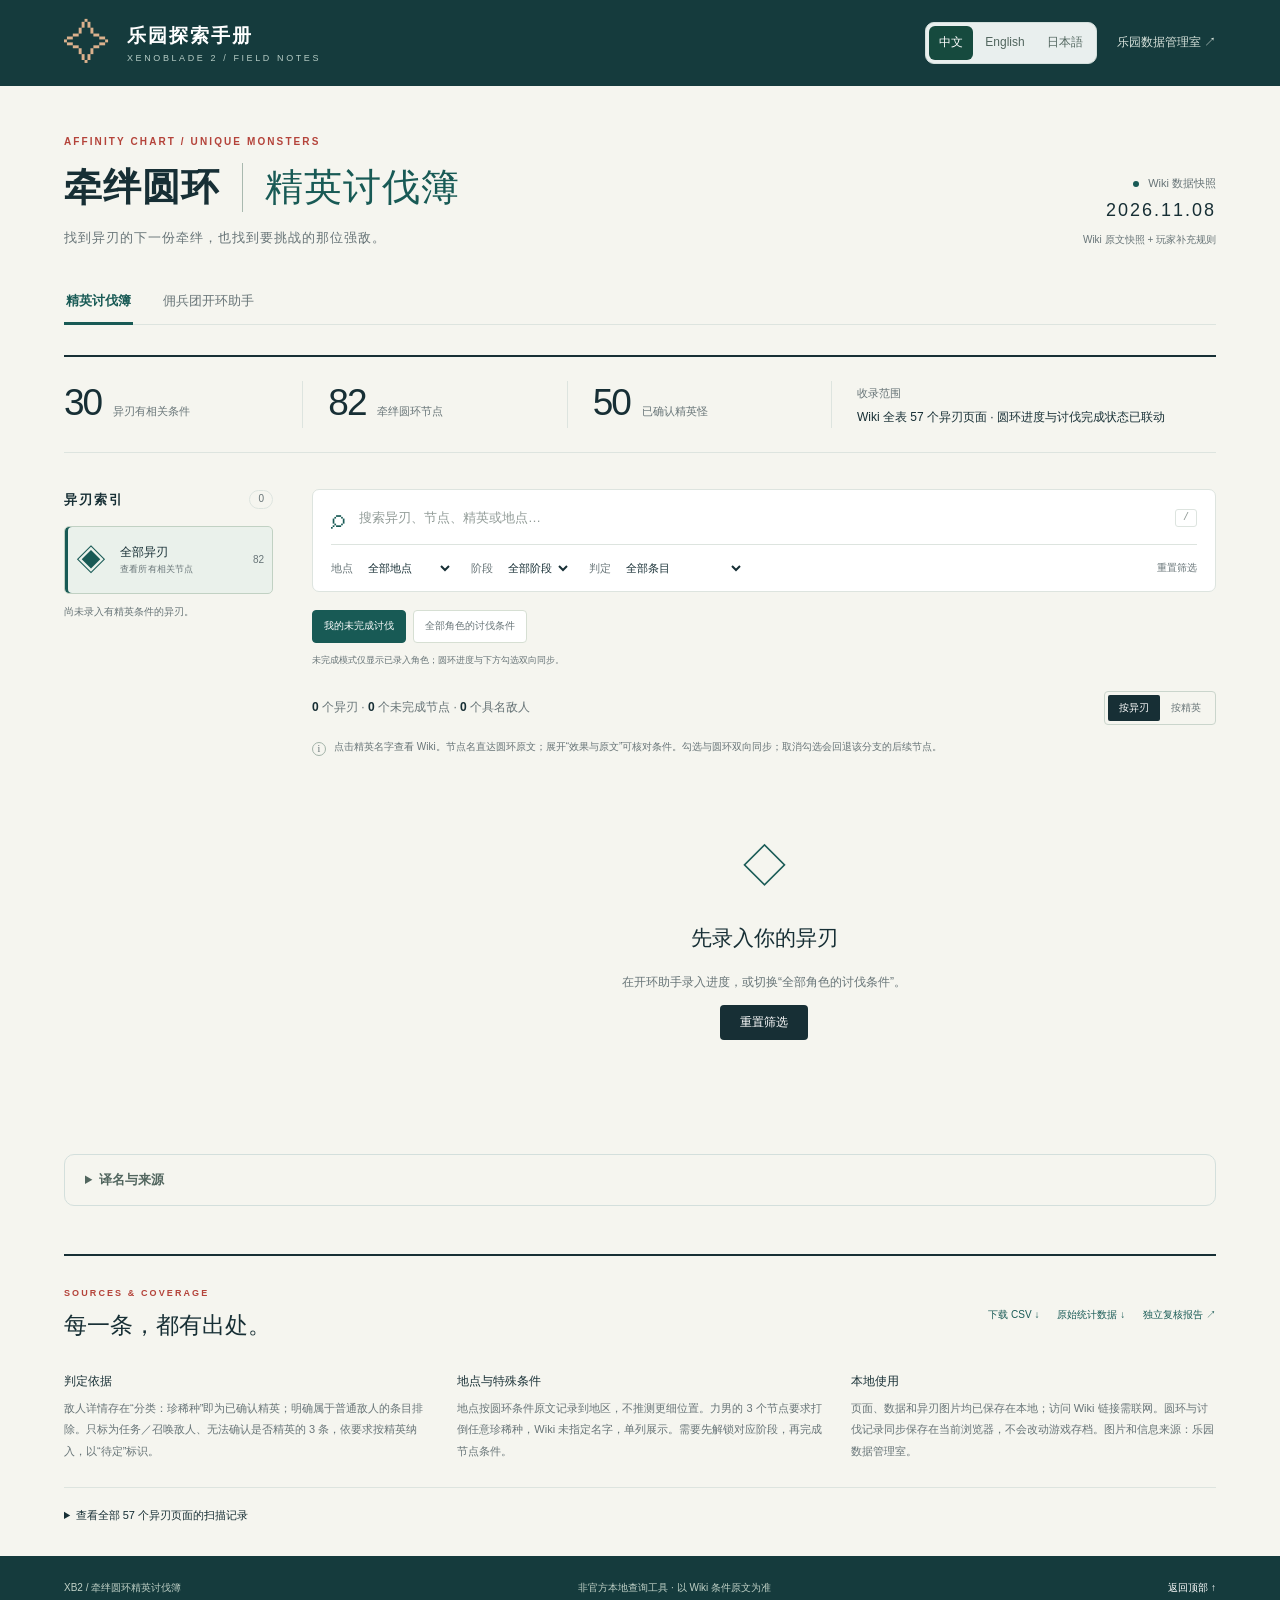
==== index.html @ f9e90fae "Add files via upload create" ====
<!doctype html>
<html lang="zh-CN">
<head>
<meta charset="UTF-8"><meta name="viewport" content="width=device-width, initial-scale=1">
<title>牵绊圆环 · 精英讨伐簿 | Xenoblade 2</title>
<meta name="description" content="基于乐园数据管理室 Wiki 的异刃牵绊圆环精英讨伐条件查询。支持精英讨伐查询、圆环进度录入与佣兵团开环判断。">
<link rel="stylesheet" href="style.css">
<script src="data.js" defer></script><script src="locales.js" defer></script><script src="i18n.js" defer></script><script src="merc-engine.js" defer></script><script src="player-store.js" defer></script><script src="app.js" defer></script><script src="merc.js" defer></script>
</head>
<body>
<header class="topbar"><a class="brand" href="index.html"><span class="brand-mark" aria-hidden="true">✧</span><span>乐园探索手册<small>XENOBLADE 2 / FIELD NOTES</small></span></a><div class="header-tools"><div class="language-switch" role="group" aria-label="Language / 言語 / 语言"><button type="button" data-language="zh-CN" aria-pressed="true" lang="zh-CN">中文</button><button type="button" data-language="en" aria-pressed="false" lang="en">English</button><button type="button" data-language="ja" aria-pressed="false" lang="ja">日本語</button></div><a class="source-link" href="https://xenoblade2.cn/异刃" target="_blank" rel="noopener noreferrer">乐园数据管理室 ↗</a></div></header>
<main>
<section class="intro"><div><p class="eyebrow">AFFINITY CHART / UNIQUE MONSTERS</p><h1>牵绊圆环<span>精英讨伐簿</span></h1><p class="lede">找到异刃的下一份牵绊，也找到要挑战的那位强敌。</p></div><div class="intro-note"><span class="live-dot"></span> Wiki 数据快照 <strong>2026.11.08</strong><small id="audit-state">独立复核进行中</small></div></section>
<nav class="feature-tabs" aria-label="功能导航"><button type="button" data-feature="hunt" aria-pressed="true">精英讨伐簿</button><button type="button" data-feature="merc" aria-pressed="false">佣兵团开环助手</button></nav>
<div id="hunt-panel"><section class="stats" aria-label="统计"><div><strong id="stat-blades">—</strong><span>异刃有相关条件</span></div><div><strong id="stat-nodes">—</strong><span>牵绊圆环节点</span></div><div><strong id="stat-enemies">—</strong><span>已确认精英怪</span></div><div class="stat-note"><span>收录范围</span><p id="scope-note"></p></div></section>
<div class="workspace"><aside class="sidebar"><div class="sidebar-heading"><h2>异刃索引</h2><span id="blade-count"></span></div><button type="button" class="blade-button all active" data-blade=""><span class="all-symbol">◈</span><span>全部异刃<small>查看所有相关节点</small></span><b id="all-count"></b></button><nav id="blade-list" aria-label="按异刃筛选"></nav></aside>
<section class="content" aria-label="讨伐条件查询"><div class="toolbar"><label class="search"><span aria-hidden="true">⌕</span><input id="search" type="search" placeholder="搜索异刃、节点、精英或地点…" aria-label="搜索异刃、节点、精英或地点"><kbd>/</kbd></label><div class="filters"><label><span>地点</span><select id="location" aria-label="地点"><option value="">全部地点</option></select></label><label><span>阶段</span><select id="stage" aria-label="阶段"><option value="">全部阶段</option><option>2</option><option>3</option><option>4</option><option>5</option></select></label><label><span>判定</span><select id="status" aria-label="判定"><option value="">全部条目</option><option value="verified">已确认精英</option><option value="uncertain">待定（按精英纳入）</option><option value="generic">任意珍稀种</option></select></label><button id="reset" type="button" class="text-button">重置筛选</button></div></div>
<div class="hunt-scope" role="group" aria-label="讨伐显示范围"><button type="button" data-hunt-scope="remaining" aria-pressed="false">我的未完成讨伐</button><button type="button" data-hunt-scope="all" aria-pressed="true">全部角色的讨伐条件</button><p>未完成模式仅显示已录入角色；圆环进度与下方勾选双向同步。</p></div>
<div class="resultbar"><p id="result-count" role="status" aria-live="polite"></p><div class="view-switch" role="group" aria-label="显示方式"><button type="button" data-view="blade" aria-pressed="true">按异刃</button><button type="button" data-view="enemy" aria-pressed="false">按精英</button></div></div>
<div class="notice"><span>i</span><p>点击精英名字查看 Wiki。节点名直达圆环原文；展开“效果与原文”可核对条件。勾选与圆环双向同步；取消勾选会回退该分支的后续节点。</p></div>
<div id="results"></div>
<div id="empty" hidden><span>◇</span><h2>没有匹配的节点</h2><p>试试其他名字，或清除部分筛选条件。</p><button type="button" id="empty-reset">重置筛选</button></div>
</section></div>
<details class="locale-note"><summary>译名与来源</summary><p>界面支持中英日切换；专名优先采用 Wiki 与公开游戏文本。同名条目以原文链接为准；说明译文为本项目翻译。复核报告和下载数据保留中文。</p><a href="locales.json" download>locales.json ↓</a> · <a href="ATTRIBUTION.md" target="_blank">Sources / 出典 ↗</a></details><section class="method"><div class="method-heading"><div><p class="eyebrow">SOURCES & COVERAGE</p><h2>每一条，都有出处。</h2></div><div class="downloads"><a href="牵绊圆环精英条件.csv" download>下载 CSV ↓</a><a href="data.json" download>原始统计数据 ↓</a><a href="复核报告.html" target="_blank">独立复核报告 ↗</a></div></div><div class="method-grid"><p><b>判定依据</b>敌人详情存在“分类：珍稀种”即为已确认精英；明确属于普通敌人的条目排除。只标为任务／召唤敌人、无法确认是否精英的 3 条，依要求按精英纳入，以“待定”标识。</p><p><b>地点与特殊条件</b>地点按圆环条件原文记录到地区，不推测更细位置。力男的 3 个节点要求打倒任意珍稀种，Wiki 未指定名字，单列展示。需要先解锁对应阶段，再完成节点条件。</p><p><b>本地使用</b>页面、数据和异刃图片均已保存在本地；访问 Wiki 链接需联网。圆环与讨伐记录同步保存在当前浏览器，不会改动游戏存档。图片和信息来源：乐园数据管理室。</p></div><details class="coverage"><summary>查看全部 <span id="coverage-count">57</span> 个异刃页面的扫描记录</summary><p>“无相关条件”表示该页面未发现本次需要收录的直接讨伐条件；任务完成、佣兵团任务等间接条件不展开追踪。</p><div class="table-scroll"><table><thead><tr><th>异刃</th><th>Wiki 分类</th><th>击倒类条件</th><th>本次收录节点</th><th>来源</th></tr></thead><tbody id="coverage"></tbody></table></div></details></section>
</div>
<section id="merc-panel" class="merc-panel" hidden aria-label="佣兵团开环助手">
<div class="merc-intro"><div><p class="eyebrow">MERCENARY / AFFINITY CHART</p><h2>点亮牵绊，选好下一次派遣。</h2><p>用异刃立绘选择成员，用圆环记录进度。</p></div><a href="https://xenoblade2.cn/佣兵团任务#解锁牵绊圆环" target="_blank" rel="noopener noreferrer">佣兵团开环规则 Wiki ↗</a></div>
<details id="blade-picker" class="blade-picker" open><summary><span><b>选择异刃</b><small id="picker-summary">55 位异刃 · 点击立绘添加</small></span><span class="picker-toggle">展开 / 收起 ＋</span></summary><div class="picker-body"><div class="picker-tools"><label class="picker-search"><span aria-hidden="true">⌕</span><input id="merc-blade-search" type="search" placeholder="搜索异刃名字…" aria-label="搜索可添加异刃"></label><div id="picker-filters" class="picker-filters" role="group" aria-label="按异刃类别筛选"></div></div><div id="merc-blade-gallery" class="merc-blade-gallery" aria-label="异刃立绘选择"></div><p id="picker-empty" hidden>没有找到匹配的异刃。</p></div></details>
<div class="merc-rosterbar"><p id="merc-summary" aria-live="polite">还未录入异刃。</p><div class="merc-utilities"><button type="button" id="merc-export">导出进度 ↓</button><button type="button" id="merc-reset-all" class="reset-all-trigger">一键重置所有异刃</button><label class="import-button" for="merc-import">导入进度 ↑<input id="merc-import" type="file" accept="application/json,.json"></label></div></div>
<div id="personal-rule-status" class="personal-rule-status" role="status"></div><div id="merc-storage-note" class="merc-save-note" role="status"></div>
<div class="roster-controls"><div class="sort-controls" role="group" aria-label="异刃排序"><span>排序</span><button data-sort="order" aria-pressed="true">录入顺序</button><button data-sort="count" aria-pressed="false">已开节点数</button><button data-sort="ratio" aria-pressed="false">完成百分比</button><button id="sort-direction" title="切换升降序">↓ 降序</button></div><div id="roster-type-filters" class="roster-type-filters" role="group" aria-label="角色进度分类"></div><p>节点统计不含阶段锁；分类可重叠，手动类指当前直接下一节点。</p></div><div id="variant-recovery"></div><nav id="merc-roster-strip" class="merc-roster-strip" aria-label="已录入异刃"></nav>
<div id="merc-roster"></div><div class="merc-empty" id="merc-empty"><span>◈</span><h3>从上方选择一位异刃</h3><p>点击立绘添加，开始记录你的牵绊圆环。进度可本地保存和导出备份。</p></div>
<details class="merc-rules"><summary>使用说明、判断规则与数据范围</summary><div class="merc-rule-grid"><div><h3>怎样点选圆环</h3><p>左下方的五把阶段锁记录圆环开放阶段。点击一个技能节点，右侧会显示 Wiki 条件；点击“已完成到这里”，将本分支此前的节点一起记为完成。</p><p>想调低进度，可选择内圈节点后设为当前最高节点，或点击“此节点起尚未完成”。阶段未开放的节点可查看，但不能记为完成。每次修改都可用“撤销上次操作”恢复。</p><p>圆环从内向外表示阶段 1 至 5，不等于场景技能等级。缺少节点的位置保持空白；节点来自 Wiki，图标与连线仅用于导航。</p><h3>Wiki 明确排除的条件</h3><ul id="merc-wiki-rules"></ul><a href="https://xenoblade2.cn/佣兵团任务#解锁牵绊圆环" target="_blank" rel="noopener noreferrer">查看 Wiki 原文 ↗</a></div><div><h3>判断范围</h3><p>只判断每条分支当前已完成节点之后的直接下一节点；不会跳过挑战、精英或其他前置阻挡。全部当前可达节点都需手动时，提示不要为这些节点派遣。</p><p>包含“挑战战斗”“以太魔方”，以及指定物品当前持有数／所持数检查的条件，按要求归为手动。此前由你打标的条件按已保存的个人规则判断；规则随进度导出、导入。指定佣兵任务不能用任意任务替代。</p><p>30 个普通交谈计数节点按玩家确认可通过佣兵团推进；雷鼓的 4 个雷电控制特训节点和萤的 3 个偷心节点需要手动推进。这两类明确判定优先于旧个人打标；观看牵绊对话、指定剧情人物或任务等独立要求仍按原规则判断。卡片括号内的信赖度数量只统计技能节点，不包含阶段解锁条件。</p><p>当前阶段受阻时，若下一阶段的解锁条件不是信赖度，卡片会提示“需要手动推进”；信赖度条件保留原提示。此标记提醒处理阶段条件，不改变条件原文或指定佣兵任务的判定。</p><p>“可推进”按 Wiki 排除清单推断，不表示一趟任务即可完成；不估算信赖度、经验或奖励收益。阶段解锁单独录入，本助手不再按周目拦截角色。</p><p>初始习得按 Wiki 预填，可修改。精英讨伐与圆环进度双向联动：完成精英节点表示此前节点均已完成；取消勾选会回退该分支的后续节点。</p><p>斩铁“镌刻”在 Wiki 中重复标注阶段 2；圆环将两个实际节点错开显示并保留原文，不补造阶段 3。</p><p id="merc-data-scope"></p><a href="佣兵团功能复核报告.html" target="_blank" rel="noopener noreferrer">规则与数据独立复核报告 ↗</a></div></div></details>
</section>



</main>
<dialog id="reset-all-dialog" class="reset-all-dialog" aria-labelledby="reset-all-title" aria-describedby="reset-all-warning reset-all-details">
<div class="reset-dialog-heading"><span aria-hidden="true">!</span><h2 id="reset-all-title">确认重置所有异刃？</h2></div>
<p id="reset-all-warning" class="reset-all-warning"><strong>警告：将清空所有异刃的开环进度，全部恢复为“未录入”！</strong></p>
<p id="reset-all-details">对应的精英讨伐勾选、宫比罗形态备份及撤销记录也会清空；个人打标规则保留。</p>
<p class="reset-all-backup">此操作无法通过“撤销上次操作”恢复。需要保留进度，请先取消并导出备份。</p>
<p id="reset-all-error" class="reset-all-error" role="alert" hidden></p>
<div class="reset-dialog-actions"><button type="button" id="reset-all-cancel" autofocus>取消，保留进度</button><button type="button" id="reset-all-confirm">确认重置全部</button></div>
</dialog>
<footer><span>XB2 / 牵绊圆环精英讨伐簿</span><span>非官方本地查询工具 · 以 Wiki 条件原文为准</span><a href="#">返回顶部 ↑</a></footer>
</body></html>
---- style.css ----
:root{--paper:#f5f5ef;--card:#fff;--ink:#172f35;--muted:#677477;--line:#dde4df;--red:#b4433a;--teal:#185a55;--pale:#eaf1eb;--gold:#926b21;--sans:"Segoe UI","Microsoft YaHei",sans-serif}*{box-sizing:border-box}html{scroll-behavior:smooth;scroll-padding-top:32px}body{margin:0;background:var(--paper);color:var(--ink);font-family:var(--sans);font-size:14px;line-height:1.65}a{color:inherit;text-decoration:none}a:hover{text-decoration:underline;text-underline-offset:4px}button,input,select{font:inherit}button,select{cursor:pointer}button{color:inherit}button:focus-visible,a:focus-visible,input:focus-visible,select:focus-visible,summary:focus-visible{outline:3px solid #ba6339;outline-offset:3px}button{border:0}header.topbar{height:86px;background:#153b3d;color:#fff;display:flex;align-items:center;justify-content:space-between;padding:0 max(5vw,24px)}.brand{display:flex;align-items:center;gap:14px;font-size:19px;font-weight:650;letter-spacing:2px}.brand small{display:block;font-size:9px;font-weight:400;letter-spacing:2.6px;color:#b5cbc4;line-height:1.7}.brand-mark{font-size:47px;font-weight:300;color:#dbb18d;line-height:1}.source-link{font-size:12px;color:#d7e2db}main{max-width:1480px;margin:auto;padding:0 5vw}.intro{display:flex;justify-content:space-between;align-items:flex-end;padding:48px 0 30px}.eyebrow{color:var(--red);font-size:10px;font-weight:700;letter-spacing:2.1px;margin:0 0 12px}h1{font-size:38px;letter-spacing:1px;line-height:1.3;font-weight:600;margin:0}h1 span{display:inline-block;border-left:1px solid #a9b9af;margin-left:22px;padding-left:22px;font-weight:350;color:var(--teal)}.lede{color:var(--muted);margin:15px 0 0;font-size:13px;letter-spacing:1px}.intro-note{color:var(--muted);font-size:11px;text-align:right;white-space:nowrap}.intro-note strong{display:block;font-size:18px;font-weight:500;letter-spacing:2px;color:var(--ink);margin:4px 0}.intro-note small{font-size:10px}.live-dot{display:inline-block;width:6px;height:6px;background:var(--teal);border-radius:50%;margin-right:6px}.stats{display:grid;grid-template-columns:1fr 1fr 1fr 1.5fr;border-top:2px solid var(--ink);border-bottom:1px solid var(--line);padding:24px 0;gap:25px;margin-bottom:36px}.stats>div{border-right:1px solid var(--line);display:flex;align-items:baseline;gap:12px}.stats strong{font-size:37px;font-weight:450;line-height:1.2;letter-spacing:-2px}.stats span{font-size:11px;color:var(--muted)}.stats .stat-note{border:0;display:block}.stat-note p{margin:4px 0 0;color:var(--ink);font-size:12px}.workspace{display:grid;grid-template-columns:214px minmax(0,1fr);gap:34px;align-items:start}.sidebar{position:sticky;top:20px;max-height:calc(100vh - 40px);overflow:auto;scrollbar-width:thin;padding-right:5px}.sidebar-heading{display:flex;align-items:center;justify-content:space-between;margin:0 0 16px}.sidebar-heading h2{font-size:13px;letter-spacing:2px;font-weight:600;margin:0}.sidebar-heading>span{font-size:10px;color:var(--muted);border:1px solid var(--line);border-radius:20px;padding:0 8px}.blade-button{display:flex;width:100%;align-items:center;gap:11px;padding:8px;border:1px solid transparent;background:transparent;text-align:left;border-radius:5px;margin:0 0 3px;font-size:12px}.blade-button img{width:36px;height:40px;object-fit:cover;object-position:50% 13%;background:#e5e9e2;border-radius:3px;flex-shrink:0}.blade-button span:not(.all-symbol){flex:1;min-width:0}.blade-button small{display:block;color:var(--muted);font-size:9px;letter-spacing:.2px}.blade-button b{font-size:10px;font-weight:500;color:var(--muted);margin-left:auto}.blade-button.active{background:var(--pale);border-color:#c1d1c3;box-shadow:inset 3px 0 var(--teal)}.blade-button:hover{background:#e9eee6}.all-symbol{font-size:30px;color:var(--teal);width:36px;text-align:center}.blade-button.all{margin-bottom:10px}.toolbar{background:var(--card);padding:15px 18px 12px;border:1px solid var(--line);border-radius:7px}.search{display:flex;align-items:center;gap:12px;border-bottom:1px solid var(--line);padding-bottom:12px}.search>span{font-size:27px;line-height:1;color:var(--teal)}.search input{width:100%;border:0;background:transparent;color:var(--ink);font-size:13px;min-width:0}.search input::placeholder{color:#929c98}.search kbd{border:1px solid var(--line);color:#8b9691;padding:0 7px;border-radius:3px;font-size:10px}.filters{display:flex;gap:18px;align-items:center;flex-wrap:wrap;padding-top:12px}.filters label{display:flex;align-items:center;gap:8px;font-size:11px;color:var(--muted)}select{color:var(--ink);background:#fff;border:0;max-width:175px;font-size:11px;padding:3px}.text-button{margin-left:auto;background:none;font-size:10px;color:var(--muted);padding:3px 0}.text-button:hover{color:var(--red)}.resultbar{display:flex;align-items:center;justify-content:space-between;gap:12px;margin:20px 0 14px}.resultbar p{margin:0;font-size:12px;color:var(--muted)}.resultbar p b{color:var(--ink);font-weight:600}.view-switch{display:flex;border:1px solid #cad5cc;border-radius:4px;padding:3px;flex-shrink:0}.view-switch button{background:none;font-size:10px;padding:5px 11px;border-radius:2px;color:var(--muted)}.view-switch button[aria-pressed=true]{background:var(--ink);color:#fff}.notice{display:flex;align-items:start;gap:8px;margin:0 0 18px;font-size:10px;color:var(--muted)}.notice>span{border:1px solid #a3b3a9;width:14px;height:14px;border-radius:50%;display:inline-flex;align-items:center;justify-content:center;flex-shrink:0;font-family:serif;margin-top:3px}.notice p{margin:0}.blade-card,.enemy-card{background:var(--card);border:1px solid var(--line);border-radius:7px;margin:0 0 22px;overflow:hidden;box-shadow:0 2px 5px #153b3d03}.card-head{display:flex;align-items:center;gap:22px;border-bottom:1px solid var(--line);min-height:141px;background:linear-gradient(110deg,#edf2e8 0,#f6f7f1 38%,#fff 80%);position:relative;padding:20px 26px 20px 160px}.portrait{position:absolute;left:18px;bottom:0;width:126px;height:135px;object-fit:contain;object-position:center bottom;filter:drop-shadow(2px 2px 2px #334b361a)}.card-head .meta{font-size:9px;color:var(--muted);letter-spacing:1px;margin-bottom:4px}.card-head h2{font-size:25px;font-weight:500;line-height:1.3;margin:0 0 6px}.card-head h2 a:hover{text-decoration-color:var(--red)}.card-head .sub{font-size:10px;color:var(--muted)}.card-head .node-count{margin-left:auto;font-size:10px;color:var(--muted);text-align:right;flex-shrink:0}.node-count b{font-weight:400;font-size:27px;color:var(--teal);display:block;line-height:1.1}.table-scroll{overflow-x:auto}table{width:100%;border-collapse:collapse;text-align:left}th{color:var(--muted);font-weight:500;letter-spacing:.6px;font-size:9px;padding:10px 16px;border-bottom:1px solid var(--line);background:#fafbf8;white-space:nowrap}td{padding:15px 16px;border-bottom:1px solid #edf0e9;vertical-align:top;font-size:11px}tbody tr:last-child td{border-bottom:0}.check-cell{width:35px;padding-right:0}input[type=checkbox]{accent-color:var(--teal);width:14px;height:14px;margin:4px 0;cursor:pointer}.node-name{font-size:12px;font-weight:500}.stage-badge{display:inline-block;border:1px solid #d3dcd2;border-radius:3px;font-size:8px;padding:0 5px;color:var(--muted);margin-right:6px;white-space:nowrap;vertical-align:1px}.enemy-name{color:var(--red);font-size:12px;display:block;font-weight:500;white-space:nowrap}.enemy-name:after{content:' ↗';font-size:9px;opacity:.6}.location{white-space:nowrap;color:#506865;font-size:11px}.amount{font-size:11px;white-space:nowrap}.amount span{color:var(--muted);font-size:9px}.detail{margin-top:6px;font-size:10px;color:var(--muted);max-width:390px}.detail summary{cursor:pointer;font-size:9px;color:#7b8b83}.detail p{margin:7px 0;line-height:1.8}.detail p b{display:block;font-weight:500;color:var(--ink)}.detail a{text-decoration:underline}.status-badge{display:block;color:var(--gold);background:#fbf2da;border:1px solid #eadebe;border-radius:3px;padding:0 5px;font-size:8px;width:fit-content;margin-top:5px}.generic-name{font-size:11px;color:var(--teal)}tr.completed .node-name,tr.completed .enemy-name{opacity:.5}tr.completed{background:#fafbf8}.enemy-card .card-head{padding:19px 25px;min-height:90px}.enemy-card .card-head h2{font-size:20px}.enemy-card .mini-portrait{display:inline-block;width:26px;height:32px;object-fit:cover;object-position:50% 12%;vertical-align:middle;background:var(--pale);border-radius:3px;margin-right:9px}.method{border-top:2px solid var(--ink);margin:48px 0 0;padding:30px 0 32px}.method-heading{display:flex;justify-content:space-between;gap:20px;align-items:center}.method h2{font-size:23px;font-weight:500;margin:0}.method .eyebrow{font-size:9px;margin-bottom:6px}.downloads{display:flex;gap:18px;flex-wrap:wrap;font-size:10px;color:var(--teal)}.method-grid{display:grid;grid-template-columns:repeat(3,1fr);gap:28px;margin:25px 0}.method-grid p{font-size:11px;color:var(--muted);margin:0;line-height:1.95}.method-grid b{display:block;color:var(--ink);font-size:12px;font-weight:500;margin-bottom:5px}.coverage{border-top:1px solid var(--line);padding-top:18px;font-size:11px;color:var(--muted)}.coverage>summary{cursor:pointer;color:var(--ink)}.coverage>p{font-size:10px}.coverage td,.coverage th{font-size:10px}.coverage a{color:var(--teal)}#empty{text-align:center;padding:55px 10px 90px}#empty>span{font-size:45px;color:var(--teal)}#empty h2{font-size:21px;font-weight:400}#empty p{font-size:12px;color:var(--muted)}#empty button{padding:8px 20px;background:var(--ink);color:#fff;border-radius:4px;font-size:12px}footer{background:#153b3d;color:#bfd0c6;padding:24px 5vw;display:flex;justify-content:space-between;gap:16px;font-size:10px;margin-top:0}footer a{color:#fff}[hidden]{display:none!important}@media(min-width:1600px){main{padding:0 60px}}@media(max-width:1100px){main{padding:0 28px}.workspace{grid-template-columns:175px minmax(0,1fr);gap:22px}h1{font-size:30px}.stats>div{display:block}.stats strong{display:block;font-size:31px}.stats span{font-size:10px}.filters{gap:10px}.card-head{padding-left:135px}.portrait{width:105px;left:10px}.card-head h2{font-size:23px}td,th{padding-left:11px;padding-right:11px}.enemy-name{white-space:normal}}@media(max-width:760px){header.topbar{height:72px;padding:0 20px}.brand{font-size:16px}.source-link{font-size:9px}.brand small{font-size:7px}.brand-mark{font-size:35px}main{padding:0 18px}.intro{padding:32px 0 25px;align-items:start}.eyebrow{font-size:8px;letter-spacing:1.3px}h1{font-size:27px}h1 span{display:block;border-left:0;margin:4px 0 0;padding:0}.lede{font-size:10px;max-width:200px;line-height:1.8;margin-top:12px}.intro-note{font-size:8px;max-width:120px;white-space:normal}.intro-note strong{font-size:13px;letter-spacing:1px}.intro-note small{font-size:8px}.stats{grid-template-columns:repeat(3,1fr);gap:12px;padding:19px 0;margin-bottom:22px}.stats>div:nth-child(3){border:0}.stats .stat-note{grid-column:1/-1;border-top:1px solid var(--line);padding-top:13px;display:flex;gap:12px;align-items:center}.stat-note p{font-size:10px;margin:0}.stats strong{font-size:29px}.stats span{font-size:9px}.workspace{display:block}.sidebar{position:static;max-height:none;overflow:visible;padding:0;margin:0 0 20px}.sidebar-heading{margin-bottom:10px}.sidebar-heading h2{font-size:11px}#blade-list{display:flex;overflow:auto;gap:6px;padding-bottom:8px;scrollbar-width:thin}.blade-button{width:auto;min-width:115px;padding:5px 8px;background:#fff;border-color:var(--line);margin:0;flex-shrink:0}.blade-button img{height:31px;width:27px}.blade-button small{display:none}.blade-button.all{display:inline-flex;margin:0 0 8px;min-width:140px}.all-symbol{font-size:20px;width:27px}.toolbar{padding:13px}.search input{font-size:12px}.filters{gap:8px}.filters label{gap:3px;font-size:9px}select{font-size:10px;max-width:130px}.text-button{font-size:9px}.resultbar p{font-size:10px}.view-switch button{font-size:9px;padding:4px 8px}.notice{font-size:9px}.card-head{min-height:125px;padding:15px 16px 15px 125px;gap:12px}.portrait{height:120px;width:105px;left:10px}.card-head h2{font-size:22px}.card-head .meta{font-size:8px}.card-head .sub{font-size:8px}.card-head .node-count{font-size:8px}.node-count b{font-size:23px}td,th{padding:12px 9px;font-size:10px}.node-name{font-size:11px}.enemy-name{font-size:11px}.detail{max-width:220px}.detail summary{font-size:8px}.location{font-size:10px;white-space:normal;min-width:65px}.amount{font-size:10px}.check-cell{min-width:25px;width:25px;padding-left:9px;padding-right:0}.blade-card table{min-width:485px}.enemy-card table{min-width:475px}.method{margin-top:25px}.method-heading{display:block}.method h2{font-size:21px}.downloads{gap:14px;margin-top:20px;font-size:9px}.method-grid{grid-template-columns:1fr;gap:18px}.method-grid p{font-size:10px}.method-grid b{font-size:11px}footer{padding:20px;flex-wrap:wrap;font-size:9px}footer span:nth-child(2){order:3;flex-basis:100%}}@media(prefers-reduced-motion:reduce){html{scroll-behavior:auto}}
.feature-tabs{display:flex;gap:28px;border-bottom:1px solid var(--line);margin:0 0 30px}.feature-tabs button{background:none;font-size:13px;padding:12px 2px;position:relative;color:var(--muted)}.feature-tabs button[aria-pressed=true]{color:var(--teal);font-weight:650}.feature-tabs button[aria-pressed=true]:after{content:'';position:absolute;height:3px;bottom:-1px;left:0;right:0;background:var(--teal)}.feature-tabs button span{font-size:8px;color:var(--red);margin-left:5px;border:1px solid #dfc2b8;padding:1px 4px;border-radius:3px}
.merc-intro{display:flex;justify-content:space-between;align-items:center;gap:20px;margin:8px 0 24px}.merc-intro h2{font-size:27px;font-weight:500;margin:0}.merc-intro p:not(.eyebrow){font-size:12px;color:var(--muted);margin:9px 0 0}.merc-intro>a{font-size:11px;color:var(--teal);white-space:nowrap}.blade-picker{background:#fff;border:1px solid var(--line);border-radius:8px;overflow:hidden}.blade-picker>summary{display:flex;justify-content:space-between;align-items:center;padding:21px 25px;cursor:pointer;gap:15px;list-style:none}.blade-picker>summary::-webkit-details-marker{display:none}.blade-picker>summary b{font-size:15px;font-weight:600;letter-spacing:1px}.blade-picker>summary small{font-size:10px;color:var(--muted);margin-left:17px}.picker-toggle{font-size:11px;color:var(--teal);white-space:nowrap}.picker-body{padding:0 25px 24px}.picker-tools{display:flex;align-items:center;gap:22px;padding:0 0 17px;border-bottom:1px solid var(--line);margin-bottom:18px;flex-wrap:wrap}.picker-search{display:flex;align-items:center;gap:8px;border:1px solid #ced9d1;background:#f7f9f3;padding:7px 11px;border-radius:4px;min-width:210px}.picker-search>span{font-size:22px;color:var(--teal);line-height:1}.picker-search input{width:100%;border:0;background:none;font-size:11px;color:var(--ink);min-width:0}.picker-filters{display:flex;gap:5px;flex-wrap:wrap}.picker-filters button{font-size:10px;padding:5px 10px;border-radius:3px;background:transparent;color:var(--muted)}.picker-filters button[aria-pressed=true]{background:var(--pale);color:var(--teal)}.merc-blade-gallery{display:grid;grid-template-columns:repeat(auto-fill,minmax(104px,1fr));gap:10px;max-height:342px;overflow:auto;scrollbar-width:thin;padding:2px 7px 4px 2px}.blade-tile{position:relative;display:flex;flex-direction:column;align-items:center;justify-content:flex-end;background:linear-gradient(145deg,#f3f5ed,#e8eee4);border:1px solid #e1e7db;border-radius:6px;padding:8px 7px 9px;min-height:155px;text-align:center;overflow:hidden;transition:border-color .15s,transform .15s,box-shadow .15s}.blade-tile:hover{border-color:var(--teal);transform:translateY(-2px);box-shadow:0 5px 10px #183b3210}.blade-tile.added{border-color:#5a8b6d;background:linear-gradient(145deg,#d9ebdd,#b9d8c4)}.blade-tile.added strong{color:#214c36}.blade-tile.added small{color:#2e6247}.blade-tile.added.draft{border-color:#b38a48;background:linear-gradient(145deg,#f8edcf,#e8d5a7)}.blade-tile.added.draft strong{color:#66501f}.blade-tile.added.draft small{color:#705923}.blade-tile img{width:100%;height:108px;object-fit:contain;object-position:center bottom;filter:drop-shadow(2px 3px 2px #394b3526);transition:transform .2s}.blade-tile:hover img{transform:scale(1.05)}.blade-tile strong{font-size:11px;font-weight:550;margin:7px 0 2px;max-width:100%;white-space:normal;line-height:1.35}.blade-tile small{font-size:9px;color:var(--teal)}.tile-element{position:absolute;left:7px;top:7px;background:#fff9;border:1px solid #ffffffa3;padding:0 5px;border-radius:20px;color:#647b6a;font-size:8px;z-index:1}.merc-rosterbar{display:flex;align-items:center;justify-content:space-between;margin:25px 0 8px;gap:16px}.merc-rosterbar p{font-size:11px;color:var(--teal);margin:0;line-height:1.9}.merc-utilities{display:flex;gap:15px;align-items:center;flex-shrink:0}.merc-utilities>button,.import-button{background:none;padding:0;color:var(--teal);font-size:10px;cursor:pointer}.import-button input{display:none}.playthrough-switch{display:flex;gap:2px;padding:3px;border:1px solid #ccd8cc;border-radius:4px}.playthrough-switch button{font-size:9px;padding:4px 8px;background:transparent;color:var(--muted);border-radius:2px}.playthrough-switch button[aria-pressed=true]{background:var(--ink);color:#fff}.merc-save-note{font-size:10px;color:var(--muted);min-height:25px;margin-bottom:7px}.merc-roster-strip{display:grid;grid-template-columns:repeat(auto-fill,minmax(min(100%,220px),1fr));gap:10px;overflow:visible;padding:2px 2px 13px;margin-bottom:9px}.roster-tile{display:grid;grid-template-columns:28px 34px minmax(0,1fr);align-items:center;gap:10px;text-align:left;background:#fff;border:1px solid var(--line);border-radius:5px;padding:10px 12px;min-width:0;width:100%}.roster-rank{display:grid;place-items:center;width:28px;height:28px;border-radius:50%;background:#edf2e9;color:#526d58;font-size:10px;font-weight:700;font-variant-numeric:tabular-nums}.roster-details{min-width:0;overflow-wrap:anywhere}.roster-tile.active .roster-rank{background:var(--teal);color:#fff}.roster-tile.active{border-color:#739d84;background:#eaf1e7;box-shadow:inset 0 -3px #276653}.roster-tile img{width:34px;height:44px;object-fit:contain}.roster-tile b{display:block;font-size:12px;font-weight:550}.roster-tile small{font-size:8px;color:var(--muted);display:block;margin-top:3px}.roster-tile small.manual,.roster-tile small.unavailable{color:var(--red)}.roster-tile small.eligible{color:var(--teal)}.merc-empty{padding:50px 20px 65px;text-align:center;color:var(--muted)}.merc-empty>span{font-size:42px;color:#9bb59f}.merc-empty h3{font-size:20px;font-weight:500;color:var(--ink)}.merc-empty p{font-size:11px}.visual-editor{background:#fff;border:1px solid var(--line);border-radius:9px;overflow:hidden}.visual-editor-head{padding:23px 27px;display:flex;align-items:center;justify-content:space-between;gap:18px;background:linear-gradient(100deg,#f7f9f1,#fff)}.visual-editor-head .eyebrow{font-size:9px;margin-bottom:7px;letter-spacing:1.3px}.visual-editor-head h3{font-size:27px;line-height:1.25;font-weight:500;margin:0}.visual-editor-head h3 small{font-size:10px;font-weight:400;color:var(--muted);margin-left:20px;white-space:nowrap}.editor-actions{display:flex;align-items:center;gap:17px}.editor-actions button{background:transparent;font-size:10px;color:var(--teal);padding:4px 0}.editor-actions button[data-remove]{color:var(--muted)}.editor-actions button:disabled{opacity:.4;cursor:default}.merc-verdict{padding:17px 24px;border-top:1px solid var(--line);border-bottom:1px solid var(--line);border-left:4px solid var(--teal);background:#edf4ea;display:flex;gap:20px;align-items:center;justify-content:space-between}.merc-verdict strong{font-size:15px;font-weight:600}.merc-verdict p{font-size:11px;line-height:1.9;margin:5px 0 0}.merc-verdict>button{flex-shrink:0;padding:9px 15px;background:var(--teal);color:#fff;border-radius:4px;font-size:11px}.merc-verdict>a{font-size:10px;white-space:nowrap;text-decoration:underline}.merc-verdict.manual,.merc-verdict.unavailable{background:#fbefea;border-left-color:var(--red);color:#873f35}.merc-verdict.draft,.merc-verdict.tier_locked,.merc-verdict.complete{background:#f4f6ef;border-left-color:#849a88;color:#66796b}.merc-verdict.uncertain,.merc-verdict.specific{background:#fbf4e3;border-left-color:#a3893f;color:#7c672b}.affinity-workspace{display:grid;grid-template-columns:minmax(0,1fr) 280px;align-items:stretch}.affinity-chart{--pink:#b782c2;min-width:0;position:relative;background:radial-gradient(ellipse at 50% 45%,#faf7ffb5,#eeeafa99 60%,#e8eef1),linear-gradient(130deg,#e6f0f0,#f0e3f7)}.affinity-chart:before{content:'';position:absolute;inset:0;pointer-events:none;background-image:linear-gradient(45deg,transparent 49.7%,#fff4 50%,transparent 50.3%),linear-gradient(-45deg,transparent 49.7%,#fff3 50%,transparent 50.3%);background-size:60px 60px;opacity:.6}.chart-topline{display:flex;justify-content:space-between;gap:10px;align-items:center;padding:20px 22px 0;position:relative;z-index:1}.chart-topline>span{font-size:15px;font-weight:550;letter-spacing:4px;color:#58466a}.chart-topline small{font-size:9px;color:#8b7c9a}.chart-pan{position:relative;overflow:auto;scrollbar-width:thin}.chart-canvas{position:relative;width:100%;min-width:650px;aspect-ratio:1160/700;isolation:isolate}.ring-lines{position:absolute;width:100%;height:100%;inset:0;overflow:visible;pointer-events:none;filter:drop-shadow(0 1px 1px #9e74b431)}.ring-orbit{fill:none;stroke:#bb9acb;stroke-width:9;opacity:.52}.ring-orbit.open{stroke:#b77bbd;opacity:.85}.ring-spoke{fill:none;stroke:#ba9cc9;stroke-width:7;stroke-linejoin:round;stroke-linecap:round;opacity:.6}.ring-spoke.done{stroke:#d8acc9;opacity:.9}.ring-track-label{position:absolute;transform:translate(-50%,-50%);font-size:clamp(8px,.75vw,11px);font-weight:600;color:#63445c;text-align:center;white-space:nowrap;line-height:1.5;z-index:3;pointer-events:none;background:#f4eff8a3;border-radius:3px;padding:1px 3px}.ring-track-label.gold{color:#83703c}.ring-track-label.green{color:#447467}.affinity-node,.ring-gate{position:absolute;transform:translate(-50%,-50%);width:32px;height:32px;border-radius:50%;padding:6px;background:#8d3550;border:2px solid #c696cf;color:#301d31;box-shadow:0 0 0 3px #a689c26b,0 2px 4px #6243773b;z-index:4;transition:box-shadow .12s,filter .12s,background-color .12s;display:flex;align-items:center;justify-content:center}.affinity-node:before,.ring-gate:before{content:'';position:absolute;inset:-6px;z-index:-1;background:#ac87bf;clip-path:polygon(50% 0,65% 22%,90% 10%,78% 36%,100% 50%,78% 64%,90% 90%,65% 78%,50% 100%,35% 78%,10% 90%,22% 64%,0 50%,22% 36%,10% 10%,35% 22%);opacity:.75}.affinity-node:after{content:'';position:absolute;inset:-7px;border-radius:50%;border:1px solid transparent;pointer-events:none}.affinity-node svg,.ring-gate svg{width:100%;height:100%;fill:none;stroke:currentColor;stroke-width:2;stroke-linecap:round;stroke-linejoin:round;pointer-events:none}.affinity-node.gold{background:#8c8040;color:#383322}.affinity-node.green{background:#3f7664;color:#1b3b33}.affinity-node.done{background:radial-gradient(circle at 35% 30%,#ffbbb0,#d74e62 58%,#ae314a);color:#fff7ec;border-color:#e8c2eb;box-shadow:0 0 0 3px #ae7cbb,0 0 16px #e9788c60}.affinity-node.gold.done{background:radial-gradient(circle at 35% 30%,#fffeb9,#d9bb35 60%,#9c8227);color:#fffce5}.affinity-node.green.done{background:radial-gradient(circle at 35% 30%,#dcffbd,#74af5c 60%,#388969);color:#f2ffe8}.affinity-node.locked{filter:saturate(.3);background:#b6acbd;color:#776d80;border-color:#c5bbd1;box-shadow:0 0 0 3px #b8afc357;opacity:.76}.affinity-node.next:after{border-color:#e9d6ee;border-style:dashed;box-shadow:0 0 0 1px #9b6cab66}.affinity-node.next.eligible:after{border-color:#2d8b75;box-shadow:0 0 0 1px #418b7566}.affinity-node.selected{outline:2px solid #fef9d6;outline-offset:6px;z-index:6;box-shadow:0 0 0 5px #68559a,0 0 20px #8f65a2a1}.affinity-node:hover,.ring-gate:hover{filter:brightness(1.16);z-index:7}.affinity-node:focus-visible,.ring-gate:focus-visible{outline:3px solid #2b5f7c;outline-offset:7px}.ring-stage-number{position:absolute;right:-8px;bottom:-7px;font-size:7px;color:#675277;background:#f2eaf8;border-radius:20px;min-width:12px;line-height:12px;text-align:center;pointer-events:none}.ring-gate{background:radial-gradient(circle,#b3d4d8,#729fae);color:#597c8e;width:32px;height:32px;border-color:#b9c6e2}.ring-gate.open{background:radial-gradient(circle at 30% 30%,#d8fce3,#66b9b7);color:#fffbe1;border-color:#d5d1eb}.ring-gate.selected{outline:2px solid #fdf4bc;outline-offset:5px}.ring-gate span{position:absolute;top:39px;left:0;right:0;text-align:center;font-size:9px;font-family:Georgia,serif;color:#6b5b85;font-weight:600}.ring-portrait{position:absolute;left:50%;top:80%;transform:translate(-50%,-50%);width:130px;height:130px;border:4px solid #a68cce;border-radius:50%;background:radial-gradient(circle at 50% 50%,#ddd1f0,#b9a6d9);box-shadow:0 0 0 4px #d3c3e9,0 8px 24px #78569e26;z-index:2;text-align:center}.ring-portrait img{width:100%;height:100%;object-fit:cover;object-position:50% 8%;border-radius:50%;filter:drop-shadow(0 1px 3px #69547c33)}.ring-portrait strong{position:absolute;left:50%;bottom:-12px;transform:translateX(-50%);background:#74608f;color:#fff;font-size:12px;font-weight:500;min-width:105px;white-space:nowrap;padding:3px 12px;border:1px solid #c9b3e4;border-radius:4px}.ring-portrait>span{position:absolute;top:calc(100% + 17px);left:-30px;right:-30px;color:#7e6a94;font-size:9px;letter-spacing:.5px}.ring-stage-caption{position:absolute;left:10%;top:92%;font-size:8px;color:#88719d;letter-spacing:1px}.chart-legend{display:flex;align-items:center;gap:14px;flex-wrap:wrap;padding:7px 20px 18px;font-size:8px;color:#857390;position:relative;z-index:1}.chart-legend>span{display:flex;align-items:center;gap:5px;white-space:nowrap}.chart-legend i{width:9px;height:9px;border-radius:50%;display:inline-block;border:1px solid #b698c5;background:#b4a4c0}.chart-legend .legend-lit{background:#e4bd63;border-color:#f3dc90}.chart-legend .legend-next{border:1px dashed #4c8c7b;background:transparent}.chart-legend .legend-locked{background:#d5cfdb;border-color:#c0b6cc}.chart-legend small{font-size:7px;margin-left:auto}.ring-info{min-width:0;padding:27px 23px 23px;border-left:1px solid #e3dfea;background:#fcfbf8}.ring-info .eyebrow{font-size:8px;letter-spacing:1px;color:#a17696;margin-bottom:10px}.ring-info h3{font-size:23px;font-weight:500;line-height:1.35;margin:0 0 13px;overflow-wrap:anywhere}.ring-info h4{font-size:10px;color:#8c8290;font-weight:500;margin:19px 0 6px}.info-state{display:flex;flex-wrap:wrap;gap:6px}.info-badge{display:inline-block;font-size:8px;border:1px solid #e3d9df;padding:2px 6px;border-radius:3px;color:#88718c;background:#f1ebf4}.info-badge.done{background:#eaf1e4;color:#597851;border-color:#d5e1cc}.info-badge.locked{background:#eeeef0;color:#93929c;border-color:#dedce2}.info-badge.rule-manual,.info-badge.rule-initial{background:#f9ece6;color:#a35748;border-color:#eed8ce}.info-badge.rule-eligible{background:#e7f1e8;color:var(--teal);border-color:#cedfce}.info-badge.rule-specific,.info-badge.rule-unknown{background:#f7f0df;color:#8b712e;border-color:#e8ddbf}.info-condition{font-size:13px;font-weight:500;line-height:1.9;margin:5px 0 13px;overflow-wrap:anywhere;color:#4e4058}.info-effect{font-size:11px;color:#7c717f;line-height:1.9;margin:0}.info-reason,.info-hint{font-size:10px;line-height:1.9;color:#8d7c8a;margin:13px 0 0}.info-hint{font-size:9px;color:#9a909b}.info-links{display:flex;gap:10px;flex-wrap:wrap;font-size:9px;color:#a05c7f;margin-top:17px}.node-actions{display:flex;flex-direction:column;gap:8px;margin-top:23px}.node-actions button{padding:8px 10px;background:#f5f1f4;color:#8c6d83;font-size:10px;text-align:center;border:1px solid #e6dce4;border-radius:4px}.node-actions .primary{color:#fff;background:#79618f;border-color:#79618f;padding:10px}.node-actions .primary small{display:block;color:#ded4e9;font-size:8px;margin-top:2px}.node-actions .muted{border:0;background:transparent;font-size:9px;color:#a99ba5;padding:5px}.node-actions button:hover{filter:brightness(1.04)}.info-legend{display:flex;gap:14px;flex-wrap:wrap;padding-top:24px;font-size:9px}.info-legend>span{display:flex;align-items:center;gap:4px}.info-legend svg{width:14px;height:14px;fill:none;stroke:currentColor;stroke-width:2}.info-legend .red{color:#b25d6a}.info-legend .gold{color:#b29b54}.info-legend .green{color:#65977b}.editor-bottom{display:flex;gap:15px;flex-wrap:wrap;justify-content:space-between;padding:14px 22px;border-top:1px solid #e5dfeb;background:#f7f6f1;font-size:9px;color:var(--muted)}.editor-bottom>span:first-child{white-space:nowrap}.editor-bottom b{font-weight:500;color:#6b5775}.editor-bottom a{color:var(--teal)}.merc-rules{border-top:2px solid var(--ink);padding:22px 0 30px;margin-top:35px}.merc-rules>summary{font-size:13px;color:var(--teal);cursor:pointer}.merc-rule-grid{display:grid;grid-template-columns:1fr 1.5fr;gap:45px;margin-top:20px;font-size:11px;color:var(--muted)}.merc-rule-grid h3{font-size:13px;color:var(--ink);font-weight:500}.merc-rule-grid li{margin-bottom:5px}.merc-rule-grid a{color:var(--teal);text-decoration:underline}.merc-rule-grid p{line-height:1.9}
@media(min-width:1350px){.affinity-node,.ring-gate{width:35px;height:35px;padding:7px}.ring-portrait{width:145px;height:145px}.chart-canvas{min-width:700px}}@media(max-width:1150px){.affinity-workspace{grid-template-columns:minmax(0,1fr)}.ring-info{border-left:0;border-top:1px solid #e4dfe9;display:grid;grid-template-columns:1fr 1fr;gap:0 28px}.ring-info>.eyebrow,.ring-info>h3,.ring-info>.info-state{grid-column:1/-1}.ring-info .node-actions{grid-column:2;grid-row:4/10;align-self:start;margin-top:14px}.ring-info>h4,.ring-info>.info-condition,.ring-info>.info-effect,.ring-info>.info-reason,.ring-info>.info-links,.ring-info>.info-hint{grid-column:1}.ring-info>.info-hint:last-child{grid-column:2}.merc-blade-gallery{grid-template-columns:repeat(auto-fill,minmax(99px,1fr))}.merc-rosterbar{align-items:flex-start}.merc-utilities{gap:10px}}@media(max-width:760px){.feature-tabs{gap:23px;margin-bottom:22px}.feature-tabs button{font-size:11px}.merc-intro{display:block}.merc-intro h2{font-size:22px}.merc-intro p:not(.eyebrow){font-size:10px}.merc-intro>a{display:inline-block;margin-top:14px;font-size:10px}.blade-picker>summary{padding:16px}.blade-picker>summary b{font-size:13px}.blade-picker>summary small{display:block;margin:3px 0 0;font-size:9px}.picker-toggle{font-size:9px}.picker-body{padding:0 14px 17px}.picker-tools{gap:10px;margin-bottom:13px;padding-bottom:13px}.picker-search{width:100%;font-size:10px}.picker-filters{gap:2px}.picker-filters button{font-size:9px;padding:5px 8px}.merc-blade-gallery{grid-template-columns:repeat(auto-fill,minmax(87px,1fr));gap:7px;max-height:315px;padding-right:4px}.blade-tile{min-height:138px;padding:7px 4px}.blade-tile img{height:93px}.blade-tile strong{font-size:10px}.blade-tile small{font-size:8px}.merc-rosterbar{display:block;margin-top:20px}.merc-utilities{margin-top:12px;gap:17px}.merc-rosterbar p{font-size:10px}.merc-utilities>button,.import-button{font-size:9px}.merc-save-note{margin-bottom:5px;font-size:9px}.roster-tile{min-width:0;padding:9px 10px;gap:8px;grid-template-columns:26px 29px minmax(0,1fr)}.roster-rank{width:26px;height:26px}.roster-tile img{width:29px;height:38px}.roster-tile b{font-size:11px}.roster-tile small{font-size:8px}.visual-editor-head{padding:17px;align-items:flex-start;gap:12px}.visual-editor-head h3{font-size:23px}.visual-editor-head h3 small{display:block;margin:6px 0 0;font-size:9px}.editor-actions{flex-direction:column;align-items:flex-end;gap:5px}.editor-actions button{font-size:9px;white-space:nowrap}.merc-verdict{padding:14px 16px;gap:12px;align-items:flex-start;flex-wrap:wrap}.merc-verdict strong{font-size:14px}.merc-verdict p{font-size:10px}.merc-verdict>button{font-size:10px;padding:8px 12px}.chart-topline{padding:17px 16px 0}.chart-topline>span{font-size:13px}.chart-topline small{font-size:8px}.chart-canvas{min-width:630px}.affinity-node,.ring-gate{width:29px;height:29px;padding:5px}.ring-track-label{font-size:8px}.ring-portrait{width:118px;height:118px}.ring-portrait strong{font-size:11px;min-width:90px}.ring-portrait>span{font-size:8px}.ring-stage-caption{font-size:7px}.chart-legend{gap:12px;padding:10px 16px 16px;font-size:8px}.chart-legend small{margin-left:0;flex-basis:100%;font-size:7px}.ring-info{padding:20px 18px;gap:0 22px}.ring-info h3{font-size:21px}.info-condition{font-size:12px}.info-effect{font-size:10px}.info-reason{font-size:9px}.info-hint{font-size:8px}.node-actions button{font-size:9px}.node-actions .primary small{font-size:7px}.editor-bottom{font-size:8px;gap:8px;padding:12px 16px}.merc-rule-grid{grid-template-columns:1fr;gap:15px;font-size:10px}.merc-rules{margin-top:25px}.merc-rules>summary{font-size:12px}.merc-empty h3{font-size:18px}.merc-empty p{font-size:10px}}@media(max-width:470px){.ring-info{display:block}.ring-info .node-actions{margin-top:20px}.merc-blade-gallery{grid-template-columns:repeat(3,minmax(0,1fr))}.chart-topline small{max-width:125px;text-align:right}.merc-utilities{gap:12px;justify-content:space-between}.editor-actions button{font-size:8px}.merc-verdict{display:block}.merc-verdict>button{margin-top:12px}}@media(prefers-reduced-motion:reduce){.blade-tile,.blade-tile img,.affinity-node,.ring-gate{transition:none}}
.affinity-node:before,.ring-gate:before{mask:radial-gradient(circle at center,transparent 57%,#000 60%)}.ring-portrait-image{width:100%;height:100%;border-radius:50%;overflow:hidden}.ring-portrait-image img{transform:scale(1.7);transform-origin:50% 18%;object-position:50% 8%}
.chart-pan{overflow-y:hidden;padding-bottom:20px}
.hunt-scope{margin-top:18px;display:flex;flex-wrap:wrap;gap:7px;align-items:center}.hunt-scope>button,.sort-controls button,.roster-type-filters button,.review-tools button,.label-options button{font:inherit;font-size:10px;border:1px solid #d6dfd3;background:#fff;color:var(--muted);border-radius:4px;padding:7px 11px}.hunt-scope>button[aria-pressed=true],.sort-controls button[aria-pressed=true],.roster-type-filters button[aria-pressed=true],.review-tools button[aria-pressed=true]{background:var(--teal);color:#fff;border-color:var(--teal)}.hunt-scope>p{flex-basis:100%;font-size:9px;color:var(--muted);margin:3px 0}.hunt-no-profile{font-size:10px;color:var(--muted)}.hunt-merc-jump{background:none;color:var(--teal);padding:0;font-size:9px;display:block;margin:6px 0 0;text-align:left}.hunt-merc-jump:hover{text-decoration:underline}.hunt-readiness{display:block;width:fit-content;font-size:8px;padding:2px 5px;border-radius:3px;color:#927341;background:#f6f0e0;margin-top:5px;line-height:1.7}.hunt-readiness.ready{color:var(--teal);background:#e6f1e5}.hunt-readiness.unrecorded,.hunt-readiness.unknown{background:#efefec;color:#8b9187}.related-area{padding:15px 18px 18px;background:#f8faf5;border-top:1px solid var(--line)}.related-area>p{font-size:8px;color:#899780;margin:12px 0 0}.related-enemy+ .related-enemy{margin-top:16px;padding-top:12px;border-top:1px solid #e0e8dd}.related-enemy h3{font-size:12px;font-weight:500;margin:0 0 12px;color:var(--red)}.related-enemy h3 small{font-size:9px;font-weight:400;color:var(--muted);margin-left:8px}.related-roles{display:grid;grid-template-columns:repeat(auto-fit,minmax(165px,1fr));gap:9px}.related-role{display:flex;align-items:flex-start;gap:10px;padding:11px;background:#fff;border:1px solid #e0e7dc;border-radius:5px}.related-role>img{height:50px;width:37px;object-fit:contain;flex-shrink:0}.related-role b{font-size:11px;font-weight:550}.related-role span{font-size:9px;color:var(--muted);display:block;margin-top:2px}.related-role .hunt-readiness{font-size:8px}.related-role .hunt-merc-jump{font-size:8px}.roster-controls{border:1px solid var(--line);background:#fff;border-radius:6px;padding:15px 18px;margin:5px 0 17px}.sort-controls{display:flex;gap:7px;align-items:center;flex-wrap:wrap}.sort-controls>span{font-size:10px;color:var(--muted);margin-right:5px}.sort-controls button{font-size:10px;padding:5px 9px}.roster-type-filters{display:flex;gap:6px;flex-wrap:wrap;border-top:1px solid #e5ebe0;padding-top:12px;margin-top:12px}.roster-type-filters button{font-size:9px;padding:5px 8px}.roster-type-filters small{font-size:8px;margin-left:3px;opacity:.7}.roster-controls>p{font-size:9px;color:var(--muted);margin:10px 0 0}.role-tags{display:flex;flex-wrap:wrap;gap:5px;margin-top:10px}.role-tags span{font-size:8px;background:#eaf0e6;color:#668064;border:1px solid #d8e2d3;border-radius:3px;padding:2px 5px}.blade-tile:disabled{opacity:.5;cursor:not-allowed;filter:grayscale(.6)}.blade-tile:disabled:hover{transform:none}.open-review{font-size:10px;color:var(--gold);background:#f6f0e1;border:1px solid #e5dbbd;border-radius:3px;padding:6px 8px;margin-top:12px}.review-notice{padding:21px 24px;background:#edf3e6;border:1px solid #d6e2cd;border-radius:7px;color:#5f735a;margin:20px 0}.review-notice b{font-size:14px;font-weight:550}.review-notice p{font-size:11px;line-height:1.95;margin:8px 0 0}.review-tools{display:flex;gap:13px;flex-wrap:wrap;align-items:center;margin:24px 0}.review-tools>input{padding:10px 12px;background:#fff;border:1px solid #d8e1d2;border-radius:4px;font:inherit;font-size:12px;min-width:240px}.review-tools>div{display:flex;flex-wrap:wrap;gap:5px}.review-tools>p{flex-basis:100%;font-size:11px;color:var(--muted);margin:0}.review-group{background:#fff;border:1px solid var(--line);border-radius:7px;margin-bottom:15px;overflow:hidden;scroll-margin-top:20px}.review-group-head{display:flex;justify-content:space-between;align-items:center;padding:22px 24px;gap:20px}.review-group-head small{font-size:9px;color:#8a987e}.review-group h3{font-size:19px;font-weight:500;margin:6px 0 0}.label-options{display:flex;gap:6px;flex-wrap:wrap}.label-options button{font-size:10px;white-space:nowrap}.label-options button[aria-pressed=true]{background:#f3ead4;border-color:#c3aa6e;color:#806427}.label-options button[data-review-label=manual][aria-pressed=true]{background:#f7e7df;color:var(--red);border-color:#ceac99}.label-options button[data-review-label=eligible][aria-pressed=true]{background:#e8f1e4;color:var(--teal);border-color:#9ab894}.review-group>details{border-top:1px solid #e8ece3;padding:13px 24px}.review-group>details>summary{font-size:10px;color:var(--teal);cursor:pointer}.review-entry{padding:14px 0;border-bottom:1px solid #e6ebe2;font-size:11px}.review-entry:last-child{border:0}.review-entry b{font-weight:500}.review-entry p{color:var(--muted);margin:7px 0;font-size:11px;line-height:1.9}.review-entry a{font-size:10px;color:var(--teal)}.review-entry small{font-size:9px;color:#8f997f}.review-confirmed{border-top:2px solid var(--ink);margin:30px 0 20px;padding-top:20px}.review-confirmed>summary{cursor:pointer;font-size:12px;color:var(--teal)}.review-save-help,.no-review{font-size:11px;color:var(--muted)}#variant-recovery{font-size:10px;color:var(--gold);display:flex;gap:7px;flex-wrap:wrap;margin-bottom:12px}#variant-recovery button{font-size:10px;background:#faf3de;color:var(--gold);border:1px solid #e3d6b2;border-radius:3px;padding:5px 9px}@media(max-width:760px){.related-roles{grid-template-columns:repeat(auto-fit,minmax(155px,1fr))}.related-enemy h3{font-size:11px}.related-enemy h3 small{display:block;margin:4px 0 0}.roster-controls{padding:13px}.review-group-head{display:block;padding:18px}.label-options{margin-top:15px}.review-group h3{font-size:17px}.review-group>details{padding:12px 18px}.review-notice{padding:17px}.review-notice p{font-size:10px}.review-tools>input{width:100%;font-size:11px}.review-tools>p{font-size:10px}.feature-tabs{gap:13px}.feature-tabs button{font-size:10px}.hunt-scope>button{font-size:9px}.sort-controls button{font-size:9px}}
.personal-rule-status{font-size:10px;line-height:1.9;padding:12px 16px;background:#edf3e7;border:1px solid #d8e3cf;border-radius:5px;color:#5f7757;margin:14px 0 12px}
/* Language controls and source text remain usable with longer English labels. */
.header-tools{display:flex;align-items:center;gap:20px}.language-switch{display:flex;gap:2px;padding:3px;background:#e9efee;border:1px solid #d3dfdc;border-radius:9px}.language-switch button{border:0;background:transparent;padding:7px 10px;border-radius:6px;color:#52665f;font:inherit;font-size:12px;cursor:pointer}.language-switch button[aria-pressed="true"]{background:#164a3e;color:white}.language-switch button:focus-visible{outline:3px solid #bd8237;outline-offset:2px}.locale-note{margin:24px 0;padding:14px 20px;border:1px solid #d3dfdc;border-radius:10px;font-size:13px;color:#52665f}.locale-note summary{cursor:pointer;font-weight:700}.locale-note p{line-height:1.8;max-width:950px}.wiki-original{margin:5px 0 16px;font-size:12px;color:#65766f}.wiki-original summary{cursor:pointer;text-decoration:underline;text-underline-offset:3px}.wiki-original p,.wiki-original-text{font-size:12px;line-height:1.65;color:#65766f;overflow-wrap:anywhere}.wiki-original-text{border-left:2px solid #a9bcb4;padding-left:10px}html[lang="zh-CN"] .wiki-original,html[lang="zh-CN"] .wiki-original-text{display:none}html[lang="en"] .ring-track-label{max-width:130px;font-size:10px}html[lang="en"] .ring-stage-caption{max-width:200px;font-size:10px}html[lang="en"] .feature-tabs button{white-space:normal}html[lang="en"] .node-actions button{line-height:1.45}.topbar{gap:14px}.brand{flex-shrink:0}@media(max-width:720px){.topbar{flex-wrap:wrap}.header-tools{gap:10px;flex-wrap:wrap}.language-switch button{padding:6px 9px}.source-link{font-size:11px}html[lang="en"] .ring-track-label{max-width:90px;font-size:9px}}
.complete-all-button{border-color:#6e9a86!important;background:#e8f2eb!important;color:#245e46!important;font-weight:700}.complete-all-button:disabled{opacity:.45;cursor:default}
.merc-utilities{flex-wrap:wrap}.merc-utilities>.reset-all-trigger{color:#9c322a;border:1px solid #cf9b93;background:#fff0ec;padding:7px 10px;border-radius:4px;font-weight:700}.merc-utilities>.reset-all-trigger:hover{background:#f9ddd5;border-color:#a94237}.reset-all-dialog{width:min(560px,calc(100% - 32px));max-height:calc(100% - 48px);overflow:auto;padding:28px;border:2px solid #b94b3d;border-radius:12px;background:#fffdf9;color:#304237;box-shadow:0 24px 70px #142b3240}.reset-all-dialog::backdrop{background:#172b2bc4}.reset-dialog-heading{display:flex;align-items:center;gap:12px}.reset-dialog-heading>span{display:grid;place-items:center;width:38px;height:38px;border-radius:50%;background:#a12d23;color:#fff;font-size:26px;font-weight:800;flex-shrink:0}.reset-dialog-heading h2{font-size:23px;line-height:1.35;color:#8f2d24;margin:0}.reset-all-dialog p{font-size:14px;line-height:1.8;margin:18px 0}.reset-all-dialog .reset-all-warning{padding:15px;background:#fff0e9;border-left:4px solid #b33426;color:#a12d23;font-size:20px;line-height:1.6}.reset-all-warning strong{font-weight:800}.reset-all-dialog .reset-all-backup{color:#755b3e}.reset-all-dialog .reset-all-error{color:#a12d23;font-weight:700}.reset-dialog-actions{display:flex;justify-content:flex-end;gap:12px;margin-top:25px;flex-wrap:wrap}.reset-dialog-actions button{padding:11px 16px;border-radius:6px;border:1px solid #b7c8bc;background:#f2f7f1;color:#305441;font:inherit;font-size:14px;font-weight:650;cursor:pointer}#reset-all-confirm{background:#a12d23;color:#fff;border-color:#a12d23}.reset-dialog-actions button:focus-visible{outline:3px solid #366e54;outline-offset:3px}#reset-all-confirm:hover{background:#83251d}@media(max-width:470px){.reset-all-dialog{padding:20px}.reset-dialog-heading h2{font-size:20px}.reset-all-dialog .reset-all-warning{font-size:18px}.reset-dialog-actions{flex-direction:column}.reset-dialog-actions button{width:100%}}
.roster-tile .merc-node-count{font-size:10px;font-weight:700;color:#215f43;background:#e5f1e6;border-radius:4px;padding:3px 6px;width:fit-content;margin-top:5px;line-height:1.5}


/* Fiora stands on the right of the original Wiki artwork; keep her face centered. */
.visual-editor[data-profile="菲奥伦"] .ring-portrait-image img{transform:translateX(-40%) scale(1.45);transform-origin:50% 0;object-position:50% 0}
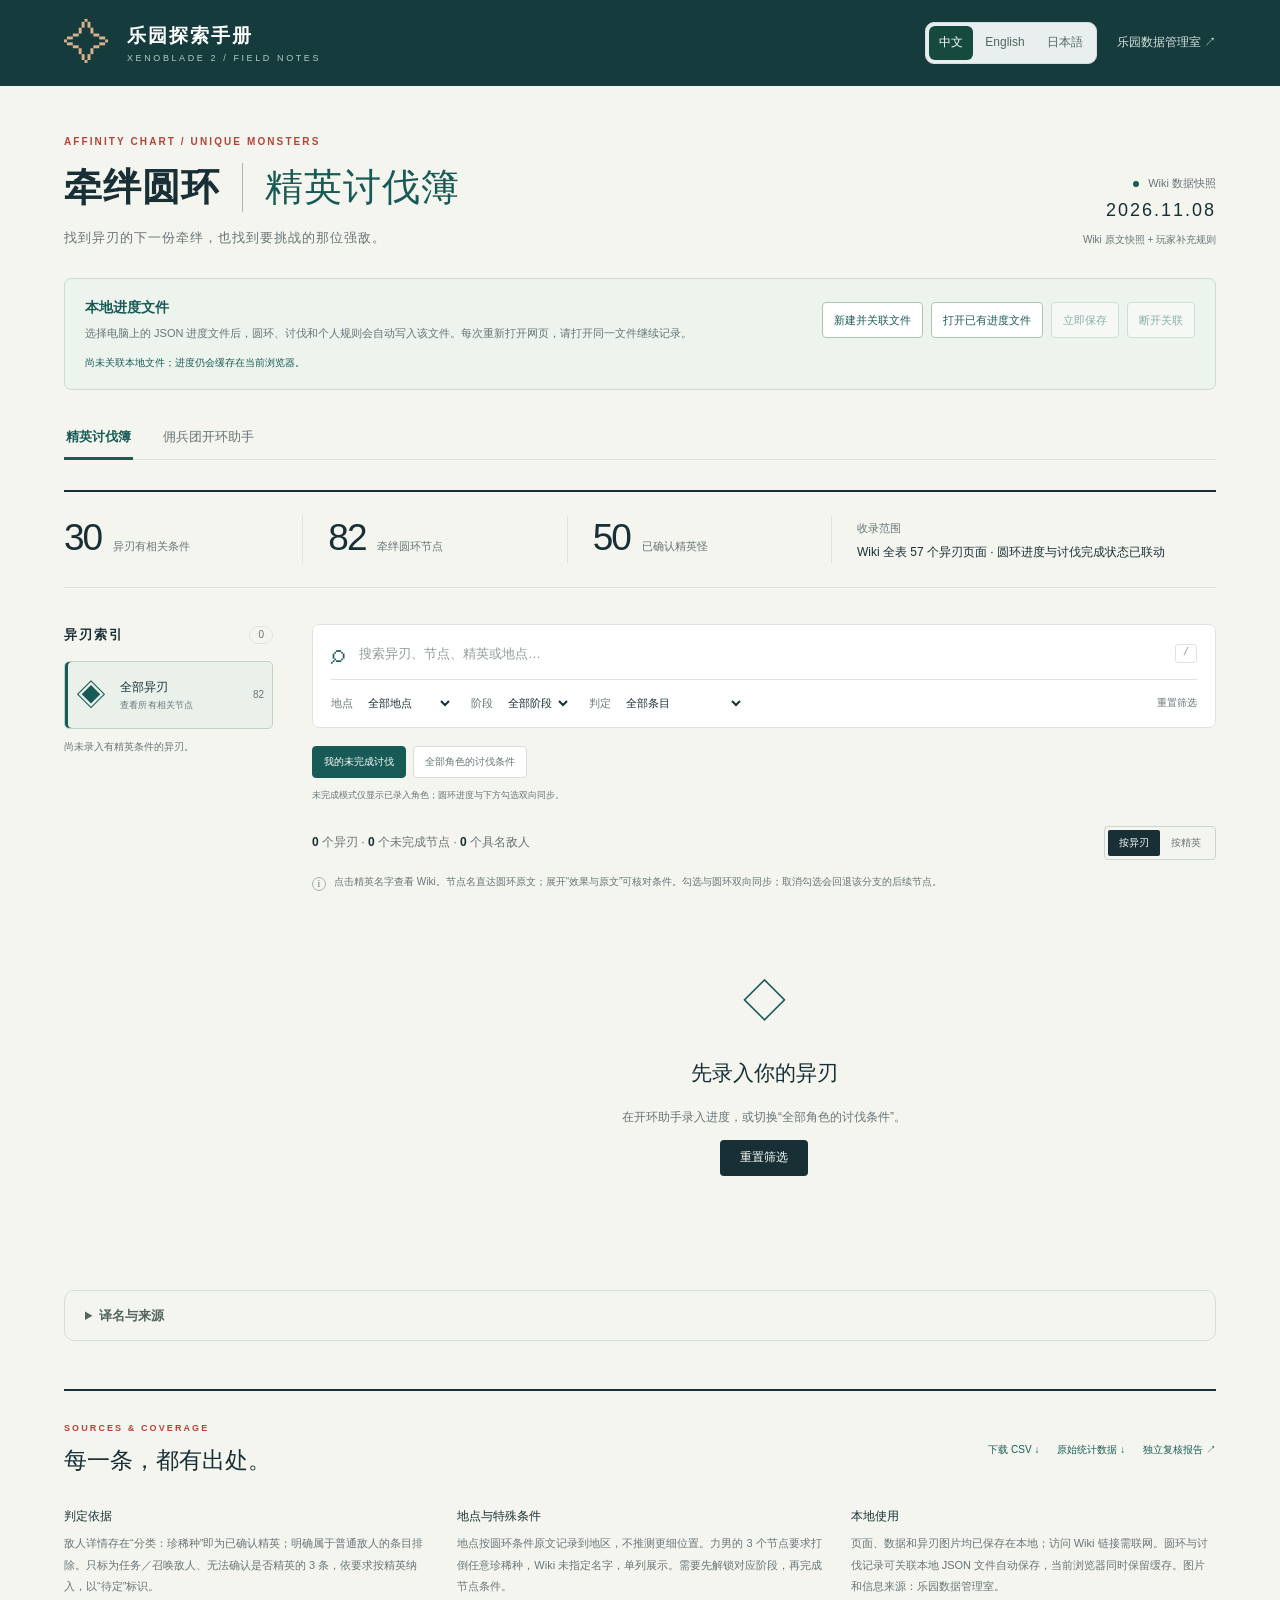
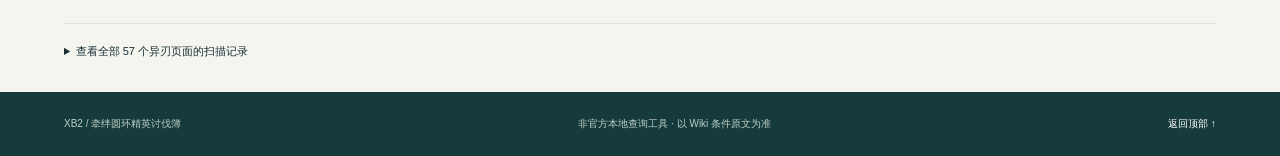
==== commit 83139c71: "本地文件存储" ====
--- a/index.html
+++ b/index.html
@@ -5,12 +5,16 @@
 <title>牵绊圆环 · 精英讨伐簿 | Xenoblade 2</title>
 <meta name="description" content="基于乐园数据管理室 Wiki 的异刃牵绊圆环精英讨伐条件查询。支持精英讨伐查询、圆环进度录入与佣兵团开环判断。">
 <link rel="stylesheet" href="style.css">
-<script src="data.js" defer></script><script src="locales.js" defer></script><script src="i18n.js" defer></script><script src="merc-engine.js" defer></script><script src="player-store.js" defer></script><script src="app.js" defer></script><script src="merc.js" defer></script>
+<script src="data.js" defer></script><script src="locales.js" defer></script><script src="i18n.js" defer></script><script src="merc-engine.js" defer></script><script src="player-store.js" defer></script><script src="app.js" defer></script><script src="merc.js" defer></script><script src="local-file.js" defer></script><script src="local-file-ui.js" defer></script>
 </head>
 <body>
 <header class="topbar"><a class="brand" href="index.html"><span class="brand-mark" aria-hidden="true">✧</span><span>乐园探索手册<small>XENOBLADE 2 / FIELD NOTES</small></span></a><div class="header-tools"><div class="language-switch" role="group" aria-label="Language / 言語 / 语言"><button type="button" data-language="zh-CN" aria-pressed="true" lang="zh-CN">中文</button><button type="button" data-language="en" aria-pressed="false" lang="en">English</button><button type="button" data-language="ja" aria-pressed="false" lang="ja">日本語</button></div><a class="source-link" href="https://xenoblade2.cn/异刃" target="_blank" rel="noopener noreferrer">乐园数据管理室 ↗</a></div></header>
 <main>
 <section class="intro"><div><p class="eyebrow">AFFINITY CHART / UNIQUE MONSTERS</p><h1>牵绊圆环<span>精英讨伐簿</span></h1><p class="lede">找到异刃的下一份牵绊，也找到要挑战的那位强敌。</p></div><div class="intro-note"><span class="live-dot"></span> Wiki 数据快照 <strong>2026.11.08</strong><small id="audit-state">独立复核进行中</small></div></section>
+<section class="local-file-panel" aria-labelledby="local-file-heading">
+<div class="local-file-heading"><div><h2 id="local-file-heading">本地进度文件</h2><p>选择电脑上的 JSON 进度文件后，圆环、讨伐和个人规则会自动写入该文件。每次重新打开网页，请打开同一文件继续记录。</p></div><div class="local-file-buttons"><button type="button" id="local-file-create">新建并关联文件</button><button type="button" id="local-file-open">打开已有进度文件</button><button type="button" id="local-file-save" disabled>立即保存</button><button type="button" id="local-file-disconnect" disabled>断开关联</button></div></div>
+<div class="local-file-feedback" role="status" aria-live="polite"><span id="local-file-status">尚未关联本地文件；进度仍会缓存在当前浏览器。</span><b id="local-file-name" data-no-i18n translate="no"></b><span id="local-file-time-label" hidden>上次保存：<time id="local-file-time" data-no-i18n translate="no"></time></span></div>
+</section>
 <nav class="feature-tabs" aria-label="功能导航"><button type="button" data-feature="hunt" aria-pressed="true">精英讨伐簿</button><button type="button" data-feature="merc" aria-pressed="false">佣兵团开环助手</button></nav>
 <div id="hunt-panel"><section class="stats" aria-label="统计"><div><strong id="stat-blades">—</strong><span>异刃有相关条件</span></div><div><strong id="stat-nodes">—</strong><span>牵绊圆环节点</span></div><div><strong id="stat-enemies">—</strong><span>已确认精英怪</span></div><div class="stat-note"><span>收录范围</span><p id="scope-note"></p></div></section>
 <div class="workspace"><aside class="sidebar"><div class="sidebar-heading"><h2>异刃索引</h2><span id="blade-count"></span></div><button type="button" class="blade-button all active" data-blade=""><span class="all-symbol">◈</span><span>全部异刃<small>查看所有相关节点</small></span><b id="all-count"></b></button><nav id="blade-list" aria-label="按异刃筛选"></nav></aside>
@@ -21,7 +25,7 @@
 <div id="results"></div>
 <div id="empty" hidden><span>◇</span><h2>没有匹配的节点</h2><p>试试其他名字，或清除部分筛选条件。</p><button type="button" id="empty-reset">重置筛选</button></div>
 </section></div>
-<details class="locale-note"><summary>译名与来源</summary><p>界面支持中英日切换；专名优先采用 Wiki 与公开游戏文本。同名条目以原文链接为准；说明译文为本项目翻译。复核报告和下载数据保留中文。</p><a href="locales.json" download>locales.json ↓</a> · <a href="ATTRIBUTION.md" target="_blank">Sources / 出典 ↗</a></details><section class="method"><div class="method-heading"><div><p class="eyebrow">SOURCES & COVERAGE</p><h2>每一条，都有出处。</h2></div><div class="downloads"><a href="牵绊圆环精英条件.csv" download>下载 CSV ↓</a><a href="data.json" download>原始统计数据 ↓</a><a href="复核报告.html" target="_blank">独立复核报告 ↗</a></div></div><div class="method-grid"><p><b>判定依据</b>敌人详情存在“分类：珍稀种”即为已确认精英；明确属于普通敌人的条目排除。只标为任务／召唤敌人、无法确认是否精英的 3 条，依要求按精英纳入，以“待定”标识。</p><p><b>地点与特殊条件</b>地点按圆环条件原文记录到地区，不推测更细位置。力男的 3 个节点要求打倒任意珍稀种，Wiki 未指定名字，单列展示。需要先解锁对应阶段，再完成节点条件。</p><p><b>本地使用</b>页面、数据和异刃图片均已保存在本地；访问 Wiki 链接需联网。圆环与讨伐记录同步保存在当前浏览器，不会改动游戏存档。图片和信息来源：乐园数据管理室。</p></div><details class="coverage"><summary>查看全部 <span id="coverage-count">57</span> 个异刃页面的扫描记录</summary><p>“无相关条件”表示该页面未发现本次需要收录的直接讨伐条件；任务完成、佣兵团任务等间接条件不展开追踪。</p><div class="table-scroll"><table><thead><tr><th>异刃</th><th>Wiki 分类</th><th>击倒类条件</th><th>本次收录节点</th><th>来源</th></tr></thead><tbody id="coverage"></tbody></table></div></details></section>
+<details class="locale-note"><summary>译名与来源</summary><p>界面支持中英日切换；专名优先采用 Wiki 与公开游戏文本。同名条目以原文链接为准；说明译文为本项目翻译。复核报告和下载数据保留中文。</p><a href="locales.json" download>locales.json ↓</a> · <a href="ATTRIBUTION.md" target="_blank">Sources / 出典 ↗</a></details><section class="method"><div class="method-heading"><div><p class="eyebrow">SOURCES & COVERAGE</p><h2>每一条，都有出处。</h2></div><div class="downloads"><a href="牵绊圆环精英条件.csv" download>下载 CSV ↓</a><a href="data.json" download>原始统计数据 ↓</a><a href="复核报告.html" target="_blank">独立复核报告 ↗</a></div></div><div class="method-grid"><p><b>判定依据</b>敌人详情存在“分类：珍稀种”即为已确认精英；明确属于普通敌人的条目排除。只标为任务／召唤敌人、无法确认是否精英的 3 条，依要求按精英纳入，以“待定”标识。</p><p><b>地点与特殊条件</b>地点按圆环条件原文记录到地区，不推测更细位置。力男的 3 个节点要求打倒任意珍稀种，Wiki 未指定名字，单列展示。需要先解锁对应阶段，再完成节点条件。</p><p><b>本地使用</b>页面、数据和异刃图片均已保存在本地；访问 Wiki 链接需联网。圆环与讨伐记录可关联本地 JSON 文件自动保存，当前浏览器同时保留缓存。图片和信息来源：乐园数据管理室。</p></div><details class="coverage"><summary>查看全部 <span id="coverage-count">57</span> 个异刃页面的扫描记录</summary><p>“无相关条件”表示该页面未发现本次需要收录的直接讨伐条件；任务完成、佣兵团任务等间接条件不展开追踪。</p><div class="table-scroll"><table><thead><tr><th>异刃</th><th>Wiki 分类</th><th>击倒类条件</th><th>本次收录节点</th><th>来源</th></tr></thead><tbody id="coverage"></tbody></table></div></details></section>
 </div>
 <section id="merc-panel" class="merc-panel" hidden aria-label="佣兵团开环助手">
 <div class="merc-intro"><div><p class="eyebrow">MERCENARY / AFFINITY CHART</p><h2>点亮牵绊，选好下一次派遣。</h2><p>用异刃立绘选择成员，用圆环记录进度。</p></div><a href="https://xenoblade2.cn/佣兵团任务#解锁牵绊圆环" target="_blank" rel="noopener noreferrer">佣兵团开环规则 Wiki ↗</a></div>
@@ -36,10 +40,13 @@
 
 
 </main>
+<dialog id="local-file-load-dialog" class="local-file-load-dialog" aria-labelledby="local-file-load-title">
+<h2 id="local-file-load-title">载入本地进度文件</h2><p><b id="local-file-load-name" data-no-i18n translate="no"></b></p><p><span>文件中的异刃数：</span><b id="local-file-load-count" data-no-i18n></b><span>；当前网页中的异刃数：</span><b id="local-file-current-count" data-no-i18n></b></p>
+<p>载入后以该文件的进度、讨伐勾选和个人规则为准，后续修改会自动写回。需要保留当前网页进度，请先取消并导出备份。</p><p id="local-file-load-error" class="file-error" role="alert" hidden></p><div class="local-file-buttons"><button type="button" id="local-file-load-cancel" autofocus>取消</button><button type="button" id="local-file-load-confirm">载入并关联</button></div></dialog>
 <dialog id="reset-all-dialog" class="reset-all-dialog" aria-labelledby="reset-all-title" aria-describedby="reset-all-warning reset-all-details">
 <div class="reset-dialog-heading"><span aria-hidden="true">!</span><h2 id="reset-all-title">确认重置所有异刃？</h2></div>
 <p id="reset-all-warning" class="reset-all-warning"><strong>警告：将清空所有异刃的开环进度，全部恢复为“未录入”！</strong></p>
-<p id="reset-all-details">对应的精英讨伐勾选、宫比罗形态备份及撤销记录也会清空；个人打标规则保留。</p>
+<p id="reset-all-details">对应的精英讨伐勾选、宫比罗形态备份及撤销记录也会清空；个人打标规则保留。<span>已关联的本地进度文件也会同步更新。</span></p>
 <p class="reset-all-backup">此操作无法通过“撤销上次操作”恢复。需要保留进度，请先取消并导出备份。</p>
 <p id="reset-all-error" class="reset-all-error" role="alert" hidden></p>
 <div class="reset-dialog-actions"><button type="button" id="reset-all-cancel" autofocus>取消，保留进度</button><button type="button" id="reset-all-confirm">确认重置全部</button></div>
--- a/style.css
+++ b/style.css
@@ -15,3 +15,7 @@
 
 /* Fiora stands on the right of the original Wiki artwork; keep her face centered. */
 .visual-editor[data-profile="菲奥伦"] .ring-portrait-image img{transform:translateX(-40%) scale(1.45);transform-origin:50% 0;object-position:50% 0}
+
+.related-nodes{margin-top:9px;border:1px solid #d7e2d4;border-radius:5px;background:#f8faf5;overflow:hidden}.related-nodes>summary{cursor:pointer;padding:8px 10px;font-size:10px;font-weight:600;color:var(--teal);line-height:1.6}.related-nodes[open]>summary{border-bottom:1px solid #e0e8dd}.related-nodes>.related-area{padding:10px;border-top:0}.related-nodes .related-roles{grid-template-columns:minmax(0,1fr)}.related-nodes .related-role,.related-nodes .related-role>div{min-width:0}.related-nodes .related-role{padding:8px;overflow-wrap:anywhere}.related-nodes .related-enemy h3{font-size:11px;margin-bottom:8px}.related-nodes .related-role .hunt-readiness{margin-left:0}
+
+.local-file-panel{margin:0 0 24px;padding:17px 20px;background:#edf4ee;border:1px solid #ccdcd0;border-radius:7px}.local-file-heading{display:flex;align-items:center;justify-content:space-between;gap:18px}.local-file-heading h2{font-size:14px;margin:0 0 5px;color:var(--teal)}.local-file-heading p{font-size:11px;color:var(--muted);max-width:640px;margin:0;line-height:1.8}.local-file-buttons{display:flex;gap:8px;flex-wrap:wrap;flex-shrink:0}.local-file-buttons button{padding:8px 11px;border:1px solid #acc5b3;border-radius:4px;background:#fff;color:var(--teal);font-size:11px}.local-file-buttons button:disabled{opacity:.45;cursor:default}.local-file-buttons button:not(:disabled):hover{background:#e1ece1}.local-file-feedback{display:flex;gap:12px;flex-wrap:wrap;margin-top:11px;font-size:10px;color:var(--teal)}.local-file-feedback b{font-weight:600;overflow-wrap:anywhere}.file-error{color:#a53c30!important}.local-file-load-dialog{width:min(540px,calc(100% - 32px));border:1px solid #a9bdb0;border-radius:9px;padding:25px;background:#fffdf8;color:var(--ink)}.local-file-load-dialog::backdrop{background:#172b2ba6}.local-file-load-dialog h2{font-size:20px;margin:0 0 17px}.local-file-load-dialog p{font-size:13px;line-height:1.9;overflow-wrap:anywhere}.local-file-load-dialog .local-file-buttons{justify-content:flex-end;margin-top:23px}@media(max-width:1000px){.local-file-heading{align-items:flex-start;flex-direction:column}.local-file-buttons{flex-shrink:1}}
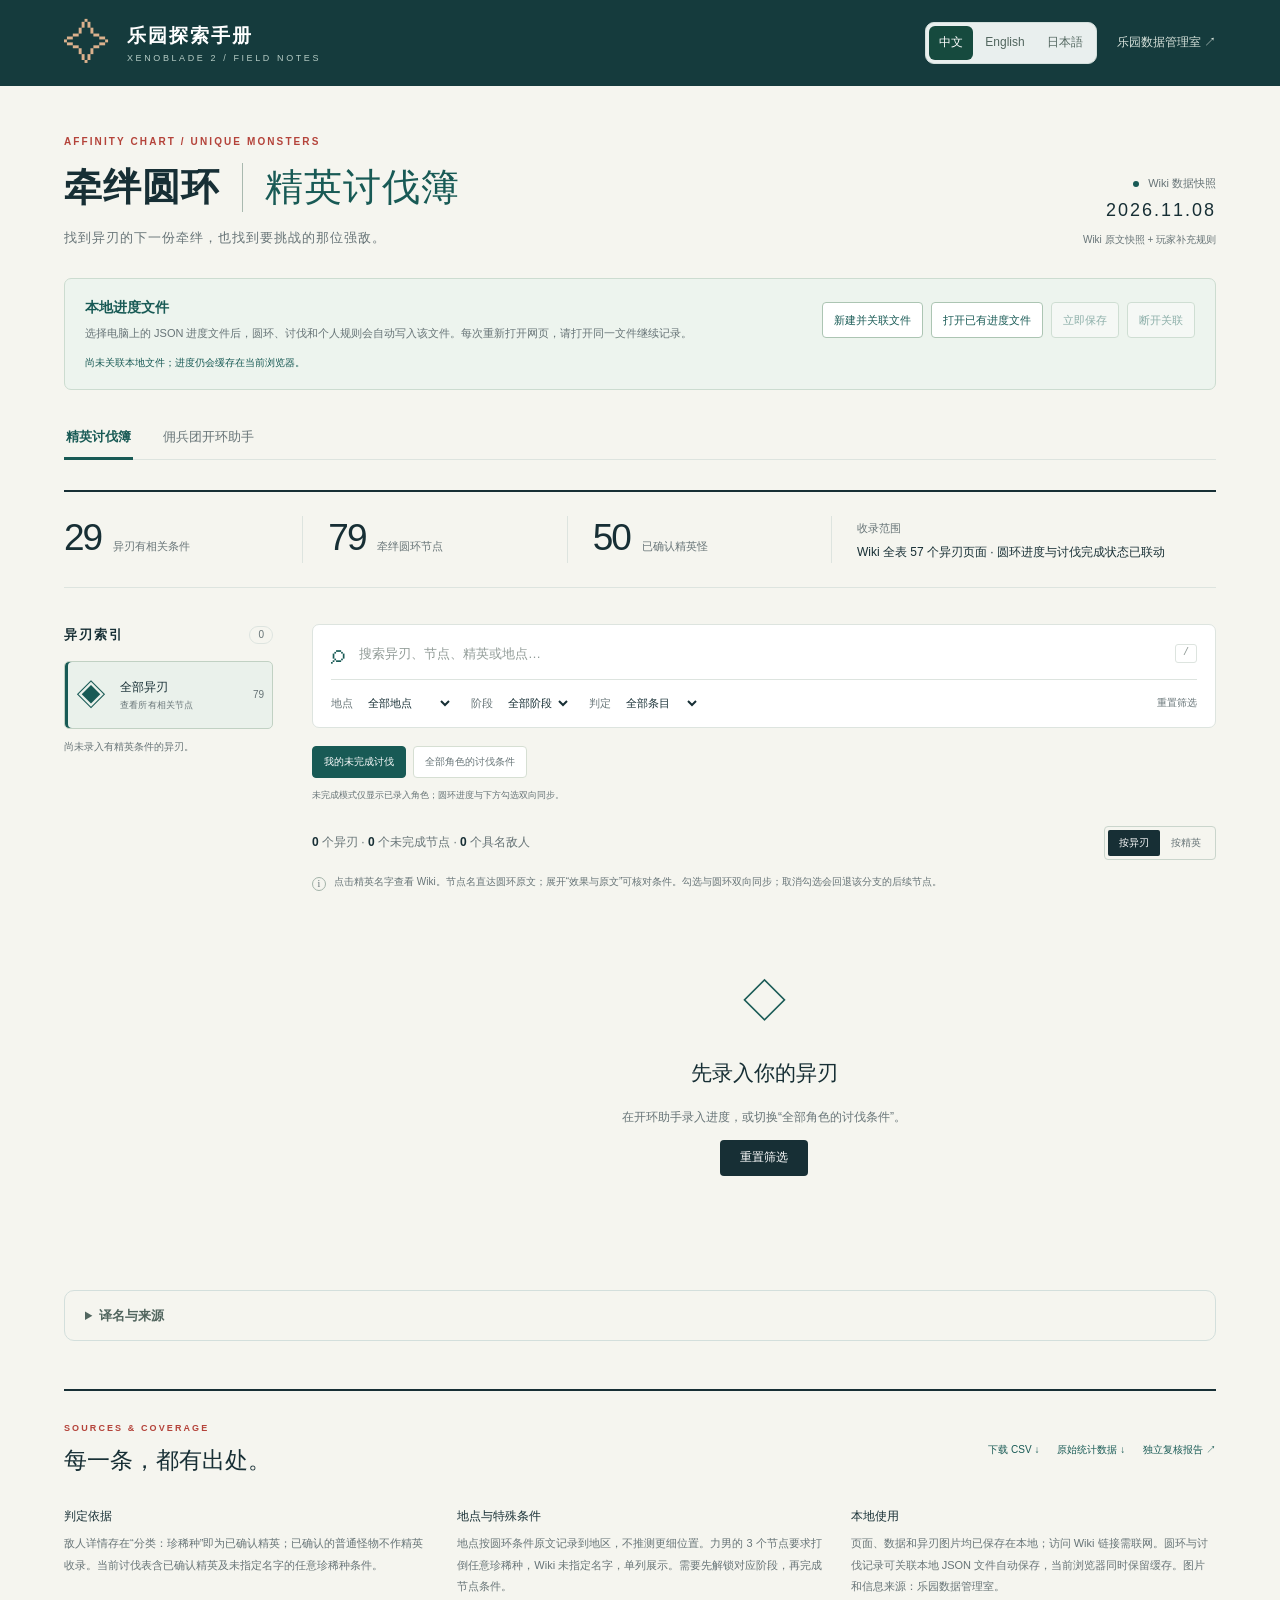
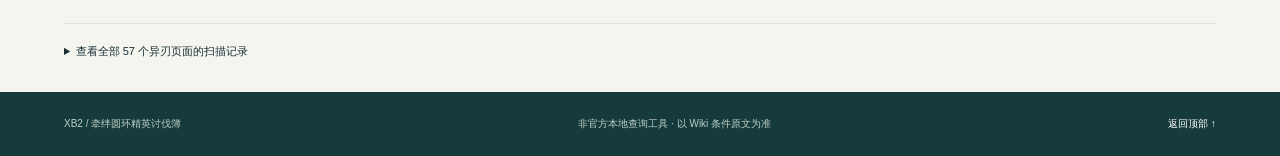
==== commit e3b7cc22: "1. 斩铁牵绊圆环 镌刻 显示错误 2. momo暗属性之力显示错误 3. 部分节点需要讨伐的怪物被误标为精英怪" ====
--- a/index.html
+++ b/index.html
@@ -11,21 +11,21 @@
 <header class="topbar"><a class="brand" href="index.html"><span class="brand-mark" aria-hidden="true">✧</span><span>乐园探索手册<small>XENOBLADE 2 / FIELD NOTES</small></span></a><div class="header-tools"><div class="language-switch" role="group" aria-label="Language / 言語 / 语言"><button type="button" data-language="zh-CN" aria-pressed="true" lang="zh-CN">中文</button><button type="button" data-language="en" aria-pressed="false" lang="en">English</button><button type="button" data-language="ja" aria-pressed="false" lang="ja">日本語</button></div><a class="source-link" href="https://xenoblade2.cn/异刃" target="_blank" rel="noopener noreferrer">乐园数据管理室 ↗</a></div></header>
 <main>
 <section class="intro"><div><p class="eyebrow">AFFINITY CHART / UNIQUE MONSTERS</p><h1>牵绊圆环<span>精英讨伐簿</span></h1><p class="lede">找到异刃的下一份牵绊，也找到要挑战的那位强敌。</p></div><div class="intro-note"><span class="live-dot"></span> Wiki 数据快照 <strong>2026.11.08</strong><small id="audit-state">独立复核进行中</small></div></section>
-<section class="local-file-panel" aria-labelledby="local-file-heading">
-<div class="local-file-heading"><div><h2 id="local-file-heading">本地进度文件</h2><p>选择电脑上的 JSON 进度文件后，圆环、讨伐和个人规则会自动写入该文件。每次重新打开网页，请打开同一文件继续记录。</p></div><div class="local-file-buttons"><button type="button" id="local-file-create">新建并关联文件</button><button type="button" id="local-file-open">打开已有进度文件</button><button type="button" id="local-file-save" disabled>立即保存</button><button type="button" id="local-file-disconnect" disabled>断开关联</button></div></div>
-<div class="local-file-feedback" role="status" aria-live="polite"><span id="local-file-status">尚未关联本地文件；进度仍会缓存在当前浏览器。</span><b id="local-file-name" data-no-i18n translate="no"></b><span id="local-file-time-label" hidden>上次保存：<time id="local-file-time" data-no-i18n translate="no"></time></span></div>
-</section>
+<section class="local-file-panel" aria-labelledby="local-file-heading">
+<div class="local-file-heading"><div><h2 id="local-file-heading">本地进度文件</h2><p>选择电脑上的 JSON 进度文件后，圆环、讨伐和个人规则会自动写入该文件。每次重新打开网页，请打开同一文件继续记录。</p></div><div class="local-file-buttons"><button type="button" id="local-file-create">新建并关联文件</button><button type="button" id="local-file-open">打开已有进度文件</button><button type="button" id="local-file-save" disabled>立即保存</button><button type="button" id="local-file-disconnect" disabled>断开关联</button></div></div>
+<div class="local-file-feedback" role="status" aria-live="polite"><span id="local-file-status">尚未关联本地文件；进度仍会缓存在当前浏览器。</span><b id="local-file-name" data-no-i18n translate="no"></b><span id="local-file-time-label" hidden>上次保存：<time id="local-file-time" data-no-i18n translate="no"></time></span></div>
+</section>
 <nav class="feature-tabs" aria-label="功能导航"><button type="button" data-feature="hunt" aria-pressed="true">精英讨伐簿</button><button type="button" data-feature="merc" aria-pressed="false">佣兵团开环助手</button></nav>
 <div id="hunt-panel"><section class="stats" aria-label="统计"><div><strong id="stat-blades">—</strong><span>异刃有相关条件</span></div><div><strong id="stat-nodes">—</strong><span>牵绊圆环节点</span></div><div><strong id="stat-enemies">—</strong><span>已确认精英怪</span></div><div class="stat-note"><span>收录范围</span><p id="scope-note"></p></div></section>
 <div class="workspace"><aside class="sidebar"><div class="sidebar-heading"><h2>异刃索引</h2><span id="blade-count"></span></div><button type="button" class="blade-button all active" data-blade=""><span class="all-symbol">◈</span><span>全部异刃<small>查看所有相关节点</small></span><b id="all-count"></b></button><nav id="blade-list" aria-label="按异刃筛选"></nav></aside>
-<section class="content" aria-label="讨伐条件查询"><div class="toolbar"><label class="search"><span aria-hidden="true">⌕</span><input id="search" type="search" placeholder="搜索异刃、节点、精英或地点…" aria-label="搜索异刃、节点、精英或地点"><kbd>/</kbd></label><div class="filters"><label><span>地点</span><select id="location" aria-label="地点"><option value="">全部地点</option></select></label><label><span>阶段</span><select id="stage" aria-label="阶段"><option value="">全部阶段</option><option>2</option><option>3</option><option>4</option><option>5</option></select></label><label><span>判定</span><select id="status" aria-label="判定"><option value="">全部条目</option><option value="verified">已确认精英</option><option value="uncertain">待定（按精英纳入）</option><option value="generic">任意珍稀种</option></select></label><button id="reset" type="button" class="text-button">重置筛选</button></div></div>
+<section class="content" aria-label="讨伐条件查询"><div class="toolbar"><label class="search"><span aria-hidden="true">⌕</span><input id="search" type="search" placeholder="搜索异刃、节点、精英或地点…" aria-label="搜索异刃、节点、精英或地点"><kbd>/</kbd></label><div class="filters"><label><span>地点</span><select id="location" aria-label="地点"><option value="">全部地点</option></select></label><label><span>阶段</span><select id="stage" aria-label="阶段"><option value="">全部阶段</option><option>2</option><option>3</option><option>4</option><option>5</option></select></label><label><span>判定</span><select id="status" aria-label="判定"><option value="">全部条目</option><option value="verified">已确认精英</option><option value="generic">任意珍稀种</option></select></label><button id="reset" type="button" class="text-button">重置筛选</button></div></div>
 <div class="hunt-scope" role="group" aria-label="讨伐显示范围"><button type="button" data-hunt-scope="remaining" aria-pressed="false">我的未完成讨伐</button><button type="button" data-hunt-scope="all" aria-pressed="true">全部角色的讨伐条件</button><p>未完成模式仅显示已录入角色；圆环进度与下方勾选双向同步。</p></div>
 <div class="resultbar"><p id="result-count" role="status" aria-live="polite"></p><div class="view-switch" role="group" aria-label="显示方式"><button type="button" data-view="blade" aria-pressed="true">按异刃</button><button type="button" data-view="enemy" aria-pressed="false">按精英</button></div></div>
 <div class="notice"><span>i</span><p>点击精英名字查看 Wiki。节点名直达圆环原文；展开“效果与原文”可核对条件。勾选与圆环双向同步；取消勾选会回退该分支的后续节点。</p></div>
 <div id="results"></div>
 <div id="empty" hidden><span>◇</span><h2>没有匹配的节点</h2><p>试试其他名字，或清除部分筛选条件。</p><button type="button" id="empty-reset">重置筛选</button></div>
 </section></div>
-<details class="locale-note"><summary>译名与来源</summary><p>界面支持中英日切换；专名优先采用 Wiki 与公开游戏文本。同名条目以原文链接为准；说明译文为本项目翻译。复核报告和下载数据保留中文。</p><a href="locales.json" download>locales.json ↓</a> · <a href="ATTRIBUTION.md" target="_blank">Sources / 出典 ↗</a></details><section class="method"><div class="method-heading"><div><p class="eyebrow">SOURCES & COVERAGE</p><h2>每一条，都有出处。</h2></div><div class="downloads"><a href="牵绊圆环精英条件.csv" download>下载 CSV ↓</a><a href="data.json" download>原始统计数据 ↓</a><a href="复核报告.html" target="_blank">独立复核报告 ↗</a></div></div><div class="method-grid"><p><b>判定依据</b>敌人详情存在“分类：珍稀种”即为已确认精英；明确属于普通敌人的条目排除。只标为任务／召唤敌人、无法确认是否精英的 3 条，依要求按精英纳入，以“待定”标识。</p><p><b>地点与特殊条件</b>地点按圆环条件原文记录到地区，不推测更细位置。力男的 3 个节点要求打倒任意珍稀种，Wiki 未指定名字，单列展示。需要先解锁对应阶段，再完成节点条件。</p><p><b>本地使用</b>页面、数据和异刃图片均已保存在本地；访问 Wiki 链接需联网。圆环与讨伐记录可关联本地 JSON 文件自动保存，当前浏览器同时保留缓存。图片和信息来源：乐园数据管理室。</p></div><details class="coverage"><summary>查看全部 <span id="coverage-count">57</span> 个异刃页面的扫描记录</summary><p>“无相关条件”表示该页面未发现本次需要收录的直接讨伐条件；任务完成、佣兵团任务等间接条件不展开追踪。</p><div class="table-scroll"><table><thead><tr><th>异刃</th><th>Wiki 分类</th><th>击倒类条件</th><th>本次收录节点</th><th>来源</th></tr></thead><tbody id="coverage"></tbody></table></div></details></section>
+<details class="locale-note"><summary>译名与来源</summary><p>界面支持中英日切换；专名优先采用 Wiki 与公开游戏文本。同名条目以原文链接为准；说明译文为本项目翻译。复核报告和下载数据保留中文。</p><a href="locales.json" download>locales.json ↓</a> · <a href="ATTRIBUTION.md" target="_blank">Sources / 出典 ↗</a></details><section class="method"><div class="method-heading"><div><p class="eyebrow">SOURCES & COVERAGE</p><h2>每一条，都有出处。</h2></div><div class="downloads"><a href="牵绊圆环精英条件.csv" download>下载 CSV ↓</a><a href="data.json" download>原始统计数据 ↓</a><a href="复核报告.html" target="_blank">独立复核报告 ↗</a></div></div><div class="method-grid"><p><b>判定依据</b>敌人详情存在“分类：珍稀种”即为已确认精英；已确认的普通怪物不作精英收录。当前讨伐表含已确认精英及未指定名字的任意珍稀种条件。</p><p><b>地点与特殊条件</b>地点按圆环条件原文记录到地区，不推测更细位置。力男的 3 个节点要求打倒任意珍稀种，Wiki 未指定名字，单列展示。需要先解锁对应阶段，再完成节点条件。</p><p><b>本地使用</b>页面、数据和异刃图片均已保存在本地；访问 Wiki 链接需联网。圆环与讨伐记录可关联本地 JSON 文件自动保存，当前浏览器同时保留缓存。图片和信息来源：乐园数据管理室。</p></div><details class="coverage"><summary>查看全部 <span id="coverage-count">57</span> 个异刃页面的扫描记录</summary><p>“无相关条件”表示该页面未发现本次需要收录的直接讨伐条件；任务完成、佣兵团任务等间接条件不展开追踪。</p><div class="table-scroll"><table><thead><tr><th>异刃</th><th>Wiki 分类</th><th>击倒类条件</th><th>本次收录节点</th><th>来源</th></tr></thead><tbody id="coverage"></tbody></table></div></details></section>
 </div>
 <section id="merc-panel" class="merc-panel" hidden aria-label="佣兵团开环助手">
 <div class="merc-intro"><div><p class="eyebrow">MERCENARY / AFFINITY CHART</p><h2>点亮牵绊，选好下一次派遣。</h2><p>用异刃立绘选择成员，用圆环记录进度。</p></div><a href="https://xenoblade2.cn/佣兵团任务#解锁牵绊圆环" target="_blank" rel="noopener noreferrer">佣兵团开环规则 Wiki ↗</a></div>
@@ -34,15 +34,15 @@
 <div id="personal-rule-status" class="personal-rule-status" role="status"></div><div id="merc-storage-note" class="merc-save-note" role="status"></div>
 <div class="roster-controls"><div class="sort-controls" role="group" aria-label="异刃排序"><span>排序</span><button data-sort="order" aria-pressed="true">录入顺序</button><button data-sort="count" aria-pressed="false">已开节点数</button><button data-sort="ratio" aria-pressed="false">完成百分比</button><button id="sort-direction" title="切换升降序">↓ 降序</button></div><div id="roster-type-filters" class="roster-type-filters" role="group" aria-label="角色进度分类"></div><p>节点统计不含阶段锁；分类可重叠，手动类指当前直接下一节点。</p></div><div id="variant-recovery"></div><nav id="merc-roster-strip" class="merc-roster-strip" aria-label="已录入异刃"></nav>
 <div id="merc-roster"></div><div class="merc-empty" id="merc-empty"><span>◈</span><h3>从上方选择一位异刃</h3><p>点击立绘添加，开始记录你的牵绊圆环。进度可本地保存和导出备份。</p></div>
-<details class="merc-rules"><summary>使用说明、判断规则与数据范围</summary><div class="merc-rule-grid"><div><h3>怎样点选圆环</h3><p>左下方的五把阶段锁记录圆环开放阶段。点击一个技能节点，右侧会显示 Wiki 条件；点击“已完成到这里”，将本分支此前的节点一起记为完成。</p><p>想调低进度，可选择内圈节点后设为当前最高节点，或点击“此节点起尚未完成”。阶段未开放的节点可查看，但不能记为完成。每次修改都可用“撤销上次操作”恢复。</p><p>圆环从内向外表示阶段 1 至 5，不等于场景技能等级。缺少节点的位置保持空白；节点来自 Wiki，图标与连线仅用于导航。</p><h3>Wiki 明确排除的条件</h3><ul id="merc-wiki-rules"></ul><a href="https://xenoblade2.cn/佣兵团任务#解锁牵绊圆环" target="_blank" rel="noopener noreferrer">查看 Wiki 原文 ↗</a></div><div><h3>判断范围</h3><p>只判断每条分支当前已完成节点之后的直接下一节点；不会跳过挑战、精英或其他前置阻挡。全部当前可达节点都需手动时，提示不要为这些节点派遣。</p><p>包含“挑战战斗”“以太魔方”，以及指定物品当前持有数／所持数检查的条件，按要求归为手动。此前由你打标的条件按已保存的个人规则判断；规则随进度导出、导入。指定佣兵任务不能用任意任务替代。</p><p>30 个普通交谈计数节点按玩家确认可通过佣兵团推进；雷鼓的 4 个雷电控制特训节点和萤的 3 个偷心节点需要手动推进。这两类明确判定优先于旧个人打标；观看牵绊对话、指定剧情人物或任务等独立要求仍按原规则判断。卡片括号内的信赖度数量只统计技能节点，不包含阶段解锁条件。</p><p>当前阶段受阻时，若下一阶段的解锁条件不是信赖度，卡片会提示“需要手动推进”；信赖度条件保留原提示。此标记提醒处理阶段条件，不改变条件原文或指定佣兵任务的判定。</p><p>“可推进”按 Wiki 排除清单推断，不表示一趟任务即可完成；不估算信赖度、经验或奖励收益。阶段解锁单独录入，本助手不再按周目拦截角色。</p><p>初始习得按 Wiki 预填，可修改。精英讨伐与圆环进度双向联动：完成精英节点表示此前节点均已完成；取消勾选会回退该分支的后续节点。</p><p>斩铁“镌刻”在 Wiki 中重复标注阶段 2；圆环将两个实际节点错开显示并保留原文，不补造阶段 3。</p><p id="merc-data-scope"></p><a href="佣兵团功能复核报告.html" target="_blank" rel="noopener noreferrer">规则与数据独立复核报告 ↗</a></div></div></details>
+<details class="merc-rules"><summary>使用说明、判断规则与数据范围</summary><div class="merc-rule-grid"><div><h3>怎样点选圆环</h3><p>左下方的五把阶段锁记录圆环开放阶段。点击一个技能节点，右侧会显示 Wiki 条件；点击“已完成到这里”，将本分支此前的节点一起记为完成。</p><p>想调低进度，可选择内圈节点后设为当前最高节点，或点击“此节点起尚未完成”。阶段未开放的节点可查看，但不能记为完成。每次修改都可用“撤销上次操作”恢复。</p><p>圆环从内向外表示阶段 1 至 5，不等于场景技能等级。缺少节点的位置保持空白；节点来自 Wiki，图标与连线仅用于导航。</p><h3>Wiki 明确排除的条件</h3><ul id="merc-wiki-rules"></ul><a href="https://xenoblade2.cn/佣兵团任务#解锁牵绊圆环" target="_blank" rel="noopener noreferrer">查看 Wiki 原文 ↗</a></div><div><h3>判断范围</h3><p>只判断每条分支当前已完成节点之后的直接下一节点；不会跳过挑战、精英或其他前置阻挡。全部当前可达节点都需手动时，提示不要为这些节点派遣。</p><p>包含“挑战战斗”“以太魔方”，以及指定物品当前持有数／所持数检查的条件，按要求归为手动。此前由你打标的条件按已保存的个人规则判断；规则随进度导出、导入。指定佣兵任务不能用任意任务替代。</p><p>30 个普通交谈计数节点按玩家确认可通过佣兵团推进；雷鼓的 4 个雷电控制特训节点和萤的 3 个偷心节点需要手动推进。这两类明确判定优先于旧个人打标；观看牵绊对话、指定剧情人物或任务等独立要求仍按原规则判断。卡片括号内的信赖度数量只统计技能节点，不包含阶段解锁条件。</p><p>当前阶段受阻时，若下一阶段的解锁条件不是信赖度，卡片会提示“需要手动推进”；信赖度条件保留原提示。此标记提醒处理阶段条件，不改变条件原文或指定佣兵任务的判定。</p><p>“可推进”按 Wiki 排除清单推断，不表示一趟任务即可完成；不估算信赖度、经验或奖励收益。阶段解锁单独录入，本助手不再按周目拦截角色。</p><p>初始习得按 Wiki 预填，可修改。精英讨伐与圆环进度双向联动：完成精英节点表示此前节点均已完成；取消勾选会回退该分支的后续节点。</p><p>部分 Wiki 阶段有误或缺失，已按对应游戏数据校正；节点详情保留 Wiki 条件并附校正出处。</p><p id="merc-data-scope"></p><a href="佣兵团功能复核报告.html" target="_blank" rel="noopener noreferrer">规则与数据独立复核报告 ↗</a></div></div></details>
 </section>
 
 
 
 </main>
-<dialog id="local-file-load-dialog" class="local-file-load-dialog" aria-labelledby="local-file-load-title">
-<h2 id="local-file-load-title">载入本地进度文件</h2><p><b id="local-file-load-name" data-no-i18n translate="no"></b></p><p><span>文件中的异刃数：</span><b id="local-file-load-count" data-no-i18n></b><span>；当前网页中的异刃数：</span><b id="local-file-current-count" data-no-i18n></b></p>
-<p>载入后以该文件的进度、讨伐勾选和个人规则为准，后续修改会自动写回。需要保留当前网页进度，请先取消并导出备份。</p><p id="local-file-load-error" class="file-error" role="alert" hidden></p><div class="local-file-buttons"><button type="button" id="local-file-load-cancel" autofocus>取消</button><button type="button" id="local-file-load-confirm">载入并关联</button></div></dialog>
+<dialog id="local-file-load-dialog" class="local-file-load-dialog" aria-labelledby="local-file-load-title">
+<h2 id="local-file-load-title">载入本地进度文件</h2><p><b id="local-file-load-name" data-no-i18n translate="no"></b></p><p><span>文件中的异刃数：</span><b id="local-file-load-count" data-no-i18n></b><span>；当前网页中的异刃数：</span><b id="local-file-current-count" data-no-i18n></b></p>
+<p>载入后以该文件的进度、讨伐勾选和个人规则为准，后续修改会自动写回。需要保留当前网页进度，请先取消并导出备份。</p><p id="local-file-load-error" class="file-error" role="alert" hidden></p><div class="local-file-buttons"><button type="button" id="local-file-load-cancel" autofocus>取消</button><button type="button" id="local-file-load-confirm">载入并关联</button></div></dialog>
 <dialog id="reset-all-dialog" class="reset-all-dialog" aria-labelledby="reset-all-title" aria-describedby="reset-all-warning reset-all-details">
 <div class="reset-dialog-heading"><span aria-hidden="true">!</span><h2 id="reset-all-title">确认重置所有异刃？</h2></div>
 <p id="reset-all-warning" class="reset-all-warning"><strong>警告：将清空所有异刃的开环进度，全部恢复为“未录入”！</strong></p>
